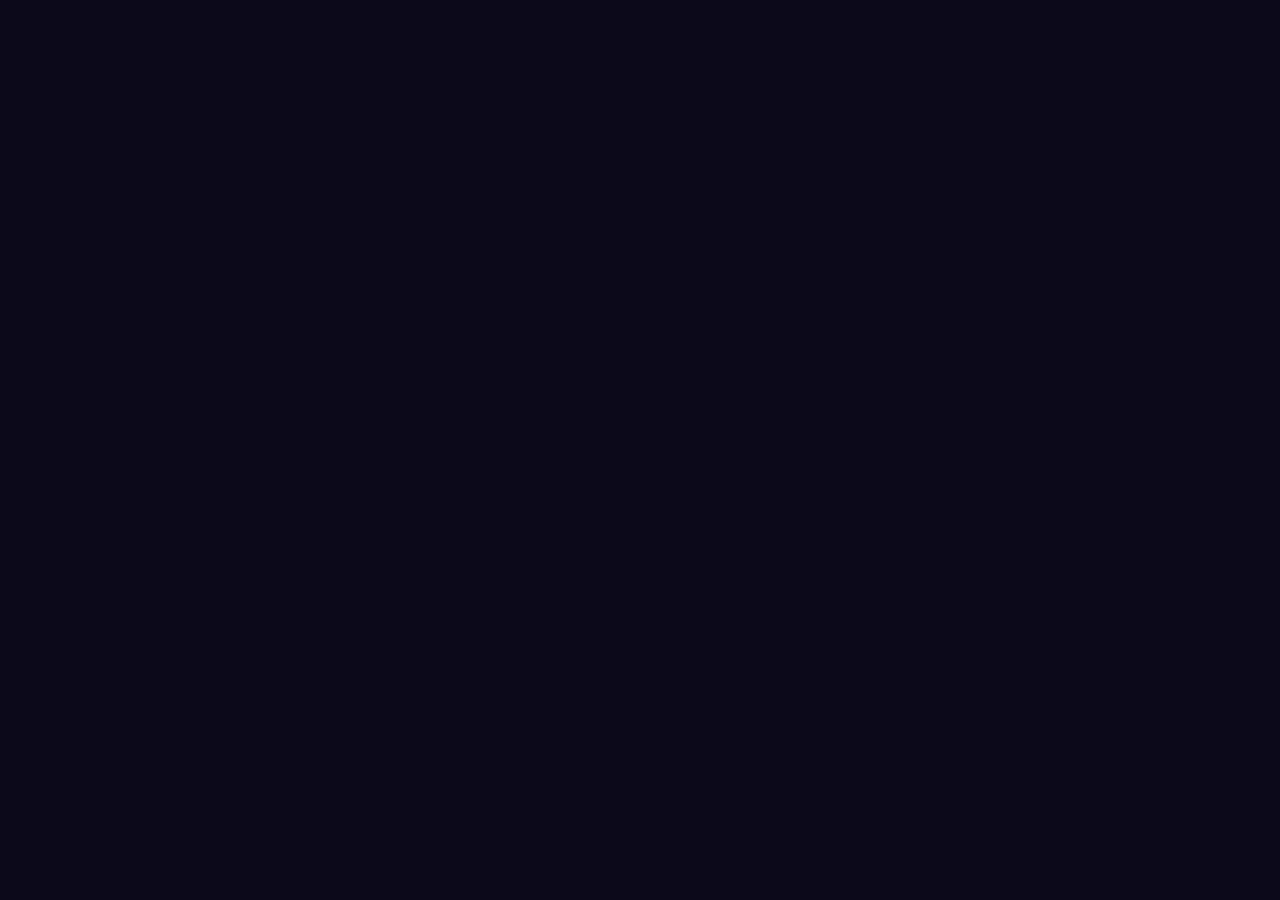
==== index.html @ 5a785d62 "Update index.html" ====
<!DOCTYPE html>
<html lang="tr">
<head>
    <meta charset="UTF-8">
    <meta name="viewport" content="width=device-width, initial-scale=1.0">
    <title>PİKSENFONİ - Erişilebilir Sanat Galerisi</title>
    
    <!-- Gerekli Kütüphaneler (CDN) -->
    <script src="https://cdn.tailwindcss.com"></script>
    <script src="https://unpkg.com/html5-qrcode@2.3.8/html5-qrcode.min.js"></script>
    <script src="https://unpkg.com/react@18/umd/react.development.js"></script>
    <script src="https://unpkg.com/react-dom@18/umd/react-dom.development.js"></script>
    <script src="https://cdnjs.cloudflare.com/ajax/libs/tone/14.7.77/Tone.js"></script>
    
    <!-- Babel: JSX kodunu tarayıcıda çalıştırmak için -->
    <script src="https://unpkg.com/@babel/standalone/babel.min.js"></script>

    <!-- Temel Sayfa Stilleri -->
    <style>
        body {
          margin: 0;
          font-family: -apple-system, BlinkMacSystemFont, 'Segoe UI', 'Roboto', 'Oxygen',
            'Ubuntu', 'Cantarell', 'Fira Sans', 'Droid Sans', 'Helvetica Neue',
            sans-serif;
          -webkit-font-smoothing: antialiased;
          -moz-osx-font-smoothing: grayscale;
          background-color: #0c0a18;
          color: #fff;
        }
        #qr-reader video {
            border-style: none !important;
        }
        /* Scrollbar stilleri */
        ::-webkit-scrollbar {
            width: 8px;
        }
        ::-webkit-scrollbar-track {
            background: #1a1a2e;
        }
        ::-webkit-scrollbar-thumb {
            background: #e94560;
            border-radius: 10px;
        }
        ::-webkit-scrollbar-thumb:hover {
            background: #f06a7e;
        }
        /* Animasyon için */
        .fade-in-section {
            opacity: 0;
            transform: translateY(20px);
            transition: opacity 0.6s ease-out, transform 0.6s ease-out;
        }
        .fade-in-section.is-visible {
            opacity: 1;
            transform: translateY(0);
        }
        .modal-enter {
            opacity: 0;
            transform: scale(0.9);
        }
        .modal-enter-active {
            opacity: 1;
            transform: scale(1);
            transition: opacity 300ms, transform 300ms;
        }
        .modal-exit {
            opacity: 1;
            transform: scale(1);
        }
        .modal-exit-active {
            opacity: 0;
            transform: scale(0.9);
            transition: opacity 300ms, transform 300ms;
        }
    </style>
</head>
<body>
    <div id="root"></div>
    <audio id="bg-music-player" src="https://raw.githubusercontent.com/Sev84/Holodvision-Duyularin-Harmonisi/main/fon%20muzik.mp3" loop></audio>
    <script type="text/babel">
    
        const { useState, useEffect, useRef, useCallback } = React;

        // --- ICONS ---
        const Palette = (props) => (<svg xmlns="http://www.w3.org/2000/svg" width="24" height="24" viewBox="0 0 24 24" fill="none" stroke="currentColor" strokeWidth="2" strokeLinecap="round" strokeLinejoin="round" {...props}><circle cx="13.5" cy="6.5" r=".5" fill="currentColor"/><circle cx="17.5" cy="10.5" r=".5" fill="currentColor"/><circle cx="8.5" cy="7.5" r=".5" fill="currentColor"/><circle cx="6.5" cy="12.5" r=".5" fill="currentColor"/><path d="M12 2C6.5 2 2 6.5 2 12s4.5 10 10 10c.926 0 1.648-.746 1.648-1.688 0-.437-.18-.835-.437-1.125-.29-.289-.438-.652-.438-1.125a1.64 1.64 0 0 1 1.668-1.668h1.996c3.051 0 5.555-2.503 5.555-5.554C21.965 6.012 17.461 2 12 2z"/></svg>);
        const Eye = (props) => (<svg xmlns="http://www.w3.org/2000/svg" width="24" height="24" viewBox="0 0 24 24" fill="none" stroke="currentColor" strokeWidth="2" strokeLinecap="round" strokeLinejoin="round" {...props}><path d="M2 12s3-7 10-7 10 7 10 7-3 7-10 7-10-7-10-7Z"/><circle cx="12" cy="12" r="3"/></svg>);
        const Music = (props) => (<svg xmlns="http://www.w3.org/2000/svg" width="24" height="24" viewBox="0 0 24 24" fill="none" stroke="currentColor" strokeWidth="2" strokeLinecap="round" strokeLinejoin="round" {...props}><path d="M9 18V5l12-2v13"/><circle cx="6" cy="18" r="3"/><circle cx="18" cy="16" r="3"/></svg>);
        const Camera = (props) => (<svg xmlns="http://www.w3.org/2000/svg" width="24" height="24" viewBox="0 0 24 24" fill="none" stroke="currentColor" strokeWidth="2" strokeLinecap="round" strokeLinejoin="round" {...props}><path d="M14.5 4h-5L7 7H4a2 2 0 0 0-2 2v9a2 2 0 0 0 2 2h16a2 2 0 0 0 2-2V9a2 2 0 0 0-2-2h-3l-2.5-3z"/><circle cx="12" cy="13" r="3"/></svg>);
        const Zap = (props) => (<svg xmlns="http://www.w3.org/2000/svg" width="24" height="24" viewBox="0 0 24 24" fill="none" stroke="currentColor" strokeWidth="2" strokeLinecap="round" strokeLinejoin="round" {...props}><polygon points="13 2 3 14 12 14 11 22 21 10 12 10 13 2"/></svg>);
        const XCircle = (props) => (<svg xmlns="http://www.w3.org/2000/svg" width="24" height="24" viewBox="0 0 24 24" fill="none" stroke="currentColor" strokeWidth="2" strokeLinecap="round" strokeLinejoin="round" {...props}><circle cx="12" cy="12" r="10"/><path d="m15 9-6 6"/><path d="m9 9 6 6"/></svg>);
        const Loader = (props) => (<svg xmlns="http://www.w3.org/2000/svg" width="24" height="24" viewBox="0 0 24 24" fill="none" stroke="currentColor" strokeWidth="2" strokeLinecap="round" strokeLinejoin="round" className="animate-spin" {...props}><path d="M21 12a9 9 0 1 1-6.219-8.56"/></svg>);
        const Volume2 = (props) => (<svg xmlns="http://www.w3.org/2000/svg" width="24" height="24" viewBox="0 0 24 24" fill="none" stroke="currentColor" strokeWidth="2" strokeLinecap="round" strokeLinejoin="round" {...props}><polygon points="11 5 6 9 2 9 2 15 6 15 11 19 11 5"/><path d="M15.54 8.46a5 5 0 0 1 0 7.07"/></svg>);
        const VolumeX = (props) => (<svg xmlns="http://www.w3.org/2000/svg" width="24" height="24" viewBox="0 0 24 24" fill="none" stroke="currentColor" strokeWidth="2" strokeLinecap="round" strokeLinejoin="round" {...props}><polygon points="11 5 6 9 2 9 2 15 6 15 11 19 11 5"/><line x1="23" y1="9" x2="17" y2="15"/><line x1="17" y1="9" x2="23" y2="15"/></svg>);
        const Cpu = (props) => (<svg xmlns="http://www.w3.org/2000/svg" width="24" height="24" viewBox="0 0 24 24" fill="none" stroke="currentColor" strokeWidth="2" strokeLinecap="round" strokeLinejoin="round" {...props}><rect x="4" y="4" width="16" height="16" rx="2" ry="2"/><rect x="9" y="9" width="6" height="6"/><line x1="9" y1="1" x2="9" y2="4"/><line x1="15" y1="1" x2="15" y2="4"/><line x1="9" y1="20" x2="9" y2="23"/><line x1="15" y1="20" x2="15" y2="23"/><line x1="20" y1="9" x2="23" y2="9"/><line x1="20" y1="14" x2="23" y2="14"/><line x1="1" y1="9" x2="4" y2="9"/><line x1="1" y1="14" x2="4" y2="14"/></svg>);
        const Users = (props) => (<svg xmlns="http://www.w3.org/2000/svg" width="24" height="24" viewBox="0 0 24 24" fill="none" stroke="currentColor" strokeWidth="2" strokeLinecap="round" strokeLinejoin="round" {...props}><path d="M16 21v-2a4 4 0 0 0-4-4H5a4 4 0 0 0-4 4v2"/><circle cx="8.5" cy="7" r="4"/><path d="M20 8v6"/><path d="M23 11h-6"/></svg>);
        const PlayCircle = (props) => (<svg xmlns="http://www.w3.org/2000/svg" width="24" height="24" viewBox="0 0 24 24" fill="none" stroke="currentColor" strokeWidth="2" strokeLinecap="round" strokeLinejoin="round" {...props}><circle cx="12" cy="12" r="10"/><polygon points="10 8 16 12 10 16 10 8"/></svg>);
        const Sparkles = (props) => (<svg xmlns="http://www.w3.org/2000/svg" width="24" height="24" viewBox="0 0 24 24" fill="none" stroke="currentColor" strokeWidth="2" strokeLinecap="round" strokeLinejoin="round" {...props}><path d="m12 3-1.9 5.8-5.8 1.9 5.8 1.9L12 18l1.9-5.8 5.8-1.9-5.8-1.9L12 3z"/><path d="M5 3v4"/><path d="M19 17v4"/><path d="M3 5h4"/><path d="M17 19h4"/></svg>);
        const Send = (props) => (<svg xmlns="http://www.w3.org/2000/svg" width="24" height="24" viewBox="0 0 24 24" fill="none" stroke="currentColor" strokeWidth="2" strokeLinecap="round" strokeLinejoin="round" {...props}><line x1="22" y1="2" x2="11" y2="13"/><polygon points="22 2 15 22 11 13 2 9 22 2"/></svg>);
        const Mic = (props) => (<svg xmlns="http://www.w3.org/2000/svg" width="24" height="24" viewBox="0 0 24 24" fill="none" stroke="currentColor" strokeWidth="2" strokeLinecap="round" strokeLinejoin="round" {...props}><path d="M12 1a3 3 0 0 0-3 3v8a3 3 0 0 0 6 0V4a3 3 0 0 0-3-3z"/><path d="M19 10v2a7 7 0 0 1-14 0v-2"/><line x1="12" y1="19" x2="12" y2="23"/><line x1="8" y1="23" x2="16" y2="23"/></svg>);

        // --- HOOKS ---
        const useOnScreen = (options) => {
            const ref = useRef(null);
            const [isVisible, setIsVisible] = useState(false);

            useEffect(() => {
                const observer = new IntersectionObserver(([entry]) => {
                    if (entry.isIntersecting) {
                        setIsVisible(true);
                        observer.unobserve(entry.target);
                    }
                }, options);

                const currentRef = ref.current;
                if (currentRef) { observer.observe(currentRef); }
                return () => { if (currentRef) { observer.unobserve(currentRef); } };
            }, [ref, options]);

            return [ref, isVisible];
        };
        
        // --- BİLEŞENLER ---
        
        const WelcomeModal = ({ isOpen, onClose }) => {
            const textToSpeak = `Piksenfoni, Duyuların Harmonisi Sanat Atölyesi'ne hoş geldiniz. Bu platform, görme engelli bireylerin sanatı işitsel ve dokunsal yollarla deneyimlemesi için tasarlanmıştır. Sayfayı aşağı kaydırarak proje detaylarını ve eser galerisini keşfedebilirsiniz. Galerideki eserlerin üzerine gelerek sesli ipuçları alabilir, QR kod tarayıcı ile eserlere özel bestelenmiş müzikleri dinleyebilirsiniz. Deneyime başlamak için Başla butonuna tıklayabilirsiniz.`;
            
            const speak = useCallback(() => {
                window.speechSynthesis.cancel();
                const utterance = new SpeechSynthesisUtterance(textToSpeak);
                utterance.lang = 'tr-TR';
                utterance.rate = 0.9;
                const voices = window.speechSynthesis.getVoices();
                const turkishVoice = voices.find(voice => voice.lang === 'tr-TR');
                if (turkishVoice) { utterance.voice = turkishVoice; }
                window.speechSynthesis.speak(utterance);
            }, []);

            useEffect(() => {
                const handleVoicesChanged = () => { if (isOpen) { setTimeout(speak, 100); } };
                window.speechSynthesis.onvoiceschanged = handleVoicesChanged;
                handleVoicesChanged();
                return () => { window.speechSynthesis.cancel(); window.speechSynthesis.onvoiceschanged = null; };
            }, [isOpen, speak]);

            if (!isOpen) return null;

            return (
                <div className="fixed inset-0 bg-black/80 backdrop-blur-md flex items-center justify-center z-50 p-4">
                    <div className="bg-gradient-to-br from-gray-900 to-[#1a1a2e] p-8 rounded-2xl shadow-2xl border border-red-500/50 max-w-lg w-full text-center">
                        <img src="https://raw.githubusercontent.com/Sev84/Holodvision-Duyularin-Harmonisi/main/logo1111111.png" alt="PİKSENFONİ Logo" className="mx-auto mb-4 h-20" onError={(e) => { e.target.style.display='none'; }}/>
                        <h2 className="text-3xl font-bold text-red-400 mb-4">PİKSENFONİ'ye Hoş Geldiniz!</h2>
                        <p className="text-gray-300 mb-8">Bu platform, görme engelli bireylerin sanatı işitsel ve dokunsal yollarla deneyimlemesi için tasarlanmıştır. Lütfen yönergeleri dinleyin.</p>
                        <div className="flex flex-col sm:flex-row gap-4 justify-center">
                            <button onClick={onClose} className="bg-red-600 hover:bg-red-700 text-white font-bold py-3 px-6 rounded-lg transition-colors w-full sm:w-auto">Deneyime Başla</button>
                            <button onClick={speak} className="bg-gray-700 hover:bg-gray-600 text-white font-bold py-3 px-6 rounded-lg transition-colors flex items-center justify-center w-full sm:w-auto"><PlayCircle className="mr-2" /> Tekrar Dinle</button>
                        </div>
                    </div>
                </div>
            );
        };

        const AnimatedSection = ({ children, ...props }) => {
            const [ref, isVisible] = useOnScreen({ threshold: 0.1 });
            return ( <section ref={ref} className={`fade-in-section ${isVisible ? 'is-visible' : ''} py-20 px-4 sm:px-6 lg:px-8`} {...props}> {children} </section> );
        };

        const ParticleBackground = () => {
            const canvasRef = useRef(null);
            useEffect(() => {
                const canvas = canvasRef.current; const ctx = canvas.getContext('2d');
                let particles = []; canvas.width = window.innerWidth; canvas.height = window.innerHeight;
                const createParticles = () => {
                    particles = []; let numberOfParticles = (canvas.height * canvas.width) / 9000;
                    for (let i = 0; i < numberOfParticles; i++) { particles.push({ x: Math.random() * canvas.width, y: Math.random() * canvas.height, size: Math.random() * 2 + 1, speedX: Math.random() * 1 - 0.5, speedY: Math.random() * 1 - 0.5, }); }
                };
                const animate = () => {
                    ctx.clearRect(0, 0, canvas.width, canvas.height);
                    for (let i = 0; i < particles.length; i++) {
                        let p = particles[i]; p.x += p.speedX; p.y += p.speedY;
                        if (p.x > canvas.width || p.x < 0) p.speedX *= -1;
                        if (p.y > canvas.height || p.y < 0) p.speedY *= -1;
                        ctx.fillStyle = 'rgba(233, 69, 96, 0.5)';
                        ctx.beginPath(); ctx.arc(p.x, p.y, p.size, 0, Math.PI * 2); ctx.fill();
                    }
                    requestAnimationFrame(animate);
                };
                createParticles(); animate();
                const handleResize = () => { canvas.width = window.innerWidth; canvas.height = window.innerHeight; createParticles(); };
                window.addEventListener('resize', handleResize);
                return () => window.removeEventListener('resize', handleResize);
            }, []);
            return <canvas ref={canvasRef} className="fixed top-0 left-0 w-full h-full -z-10" />;
        };

        const Navbar = () => {
            const [isOpen, setIsOpen] = useState(false);
            const navLinks = [ { href: "#home", text: "Ana Sayfa" }, { href: "#project", text: "Proje" }, { href: "#gallery", text: "Galeri" }, { href: "#contact", text: "İletişim" }, ];
            return (
                <nav className="bg-black/20 backdrop-blur-md fixed w-full z-30 top-0">
                    <div className="max-w-7xl mx-auto px-4 sm:px-6 lg:px-8">
                        <div className="flex items-center justify-between h-16">
                            <div className="flex-shrink-0"> <img className="h-10" src="https://raw.githubusercontent.com/Sev84/Holodvision-Duyularin-Harmonisi/main/logo1111111.png" alt="Logo"/> </div>
                            <div className="hidden md:block">
                                <div className="ml-10 flex items-baseline space-x-4"> {navLinks.map(link => ( <a key={link.href} href={link.href} className="text-gray-300 hover:bg-red-700 hover:text-white px-3 py-2 rounded-md text-sm font-medium transition-colors">{link.text}</a> ))} </div>
                            </div>
                            <div className="-mr-2 flex md:hidden">
                                <button onClick={() => setIsOpen(!isOpen)} className="bg-gray-800 inline-flex items-center justify-center p-2 rounded-md text-gray-400 hover:text-white hover:bg-gray-700 focus:outline-none">
                                    <svg className={`${isOpen ? 'hidden' : 'block'} h-6 w-6`} stroke="currentColor" fill="none" viewBox="0 0 24 24"><path strokeLinecap="round" strokeLinejoin="round" strokeWidth="2" d="M4 6h16M4 12h16M4 18h16" /></svg>
                                    <svg className={`${isOpen ? 'block' : 'hidden'} h-6 w-6`} stroke="currentColor" fill="none" viewBox="0 0 24 24"><path strokeLinecap="round" strokeLinejoin="round" strokeWidth="2" d="M6 18L18 6M6 6l12 12" /></svg>
                                </button>
                            </div>
                        </div>
                    </div>
                    <div className={`${isOpen ? 'block' : 'hidden'} md:hidden`}>
                        <div className="px-2 pt-2 pb-3 space-y-1 sm:px-3"> {navLinks.map(link => ( <a key={link.href} href={link.href} className="text-gray-300 hover:bg-red-700 hover:text-white block px-3 py-2 rounded-md text-base font-medium transition-colors">{link.text}</a> ))} </div>
                    </div>
                </nav>
            );
        };

        const InfoCard = ({ icon, title, children }) => (
            <div className="bg-gray-800/50 backdrop-blur-sm p-6 rounded-xl border border-gray-700 text-center transform hover:-translate-y-2 transition-transform duration-300">
                <div className="text-red-500 mb-4 mx-auto w-16 h-16 flex items-center justify-center bg-gray-900 rounded-full">{icon}</div>
                <h3 className="text-xl font-bold mb-2">{title}</h3>
                <p className="text-gray-400">{children}</p>
            </div>
        );

        const ArtCard = ({ item, onSelect, onHover }) => (
          <div className="bg-gray-800/50 backdrop-blur-sm border border-gray-700 rounded-xl overflow-hidden shadow-lg transform hover:scale-105 transition-transform duration-300 cursor-pointer" onMouseEnter={onHover} onClick={() => onSelect(item)}>
            <img src={item.imageUrl} alt={item.artwork} className="w-full h-56 object-cover" onError={(e) => { e.target.onerror = null; e.target.src=`https://placehold.co/600x400/1f2937/ffffff?text=Resim+Yüklenemedi`; }}/>
            <div className="p-4">
              <h3 className="text-xl font-bold text-red-300">{item.artwork}</h3>
              <p className="text-sm text-gray-300 mb-1">{item.artist}</p>
              <p className="text-sm text-gray-400 mb-2 italic">🎨 {item.category}</p>
              <p className="text-sm text-gray-400 mb-4 h-12 overflow-hidden">{item.description}</p>
            </div>
          </div>
        );

        const QrScanner = ({ onScanSuccess, onScanError, onStop }) => {
          useEffect(() => {
            const html5QrCode = new Html5Qrcode("qr-reader");
            const qrCodeSuccessCallback = (decodedText, decodedResult) => { onScanSuccess(decodedText); html5QrCode.stop().catch(err => console.error("Tarama durdurulamadı.", err)); };
            const config = { fps: 10, qrbox: { width: 250, height: 250 } };
            html5QrCode.start({ facingMode: "environment" }, config, qrCodeSuccessCallback).catch(err => { onScanError("Kamera başlatılamadı. Lütfen kamera izni verdiğinizden emin olun."); });
            return () => { if (html5QrCode.isScanning) { html5QrCode.stop().catch(err => console.error("Temizleme sırasında tarama durdurulamadı.", err)); } };
          }, [onScanSuccess, onScanError]);
          return (
            <div className="fixed inset-0 bg-black/80 backdrop-blur-sm flex items-center justify-center z-50 p-4">
                <div className="bg-gray-900 p-4 rounded-2xl shadow-2xl border border-gray-700 w-full max-w-md">
                    <div id="qr-reader" className="rounded-lg overflow-hidden"></div>
                    <p className="text-center text-gray-300 mt-4">QR kodu kameraya gösterin</p>
                    <button onClick={onStop} className="w-full mt-4 bg-gray-600 hover:bg-gray-700 text-white font-bold py-2 px-4 rounded-lg flex items-center justify-center transition-colors"> <XCircle className="mr-2" /> Kapat </button>
                </div>
            </div>
          );
        };

        const ArtworkDetailModal = ({ artwork, onClose }) => {
            const [isAnalyzing, setIsAnalyzing] = useState(false);
            const [analysisText, setAnalysisText] = useState("");
            const [chatHistory, setChatHistory] = useState([]);
            const [userQuestion, setUserQuestion] = useState("");
            const [isChatting, setIsChatting] = useState(false);
            const [isListening, setIsListening] = useState(false);
            const recognitionRef = useRef(null);

            const speakText = (text) => {
                window.speechSynthesis.cancel();
                const utterance = new SpeechSynthesisUtterance(text);
                utterance.lang = 'tr-TR';
                utterance.rate = 0.9;
                const voices = window.speechSynthesis.getVoices();
                const turkishVoice = voices.find(voice => voice.lang === 'tr-TR');
                if (turkishVoice) { utterance.voice = turkishVoice; }
                window.speechSynthesis.speak(utterance);
            };

            const getArtAnalysis = async () => {
                if (!artwork) return;
                setIsAnalyzing(true);
                setAnalysisText("");
                const prompt = `Sen bir sanat tarihçisisin. Görme engelli bir kullanıcı için ${artwork.artist} tarafından yapılan '${artwork.artwork}' adlı tabloyu canlı, duygusal ve erişilebilir bir dille betimle. Renklerin hissettirdiği duyguları, tablonun atmosferini, kullanılan teknikleri ve olası hikayesini anlat. Cevabın bilgilendirici ve şiirsel olsun.`;
                
                try {
                    const payload = { contents: [{ role: "user", parts: [{ text: prompt }] }] };
                    const apiKey = ""; 
                    const response = await fetch(`https://generativelanguage.googleapis.com/v1beta/models/gemini-2.0-flash:generateContent?key=${apiKey}`, {
                        method: 'POST',
                        headers: { 'Content-Type': 'application/json' },
                        body: JSON.stringify(payload)
                    });
                    if (!response.ok) { throw new Error(`API call failed with status: ${response.status}`); }
                    const result = await response.json();
                    if (result.candidates && result.candidates[0].content && result.candidates[0].content.parts[0].text) {
                        const text = result.candidates[0].content.parts[0].text;
                        setAnalysisText(text);
                        speakText(text);
                    } else { throw new Error("Modelden geçerli bir yanıt gelmedi."); }
                } catch (error) {
                    console.error("Gemini API error:", error);
                    const mockAnalysis = `[DEMO MODU] '${artwork.artwork}' adlı bu eser, ${artwork.artist} tarafından yapılmış, ${artwork.category} sanat akımının bir örneğidir. Sanatçı, bu eserde duyguları ve formları kendine has bir dille yorumlamıştır. Bu analiz, yapay zeka tarafından üretilmiştir. Canlı bağlantı kurulamadığında bu örnek metin gösterilir.`;
                    setAnalysisText(mockAnalysis);
                    speakText(mockAnalysis);
                } finally {
                    setIsAnalyzing(false);
                }
            };

            const handleChatSubmit = async (e) => {
                e.preventDefault();
                if (!userQuestion.trim() || isChatting) return;

                const currentQuestion = userQuestion;
                const newHistory = [...chatHistory, { role: 'user', text: currentQuestion }];
                setChatHistory(newHistory);
                setUserQuestion("");
                setIsChatting(true);

                const prompt = `Bir sanat eseri hakkında sohbet ediyoruz. Eser: ${artwork.artist} tarafından yapılan '${artwork.artwork}'. Geçmiş konuşma: ${JSON.stringify(chatHistory)}. Kullanıcının yeni sorusu: "${currentQuestion}". Bu soruya bir sanat uzmanı gibi, eserin bağlamını dikkate alarak cevap ver.`;

                try {
                    const payload = { contents: [{ role: "user", parts: [{ text: prompt }] }] };
                    const apiKey = "";
                    const response = await fetch(`https://generativelanguage.googleapis.com/v1beta/models/gemini-2.0-flash:generateContent?key=${apiKey}`, {
                        method: 'POST',
                        headers: { 'Content-Type': 'application/json' },
                        body: JSON.stringify(payload)
                    });
                     if (!response.ok) { throw new Error(`API call failed with status: ${response.status}`); }
                    const result = await response.json();
                    if (result.candidates && result.candidates[0].content.parts[0].text) {
                        const botResponse = result.candidates[0].content.parts[0].text;
                        setChatHistory(prev => [...prev, { role: 'model', text: botResponse }]);
                        speakText(botResponse);
                    } else { throw new Error("Modelden geçerli bir yanıt gelmedi."); }
                } catch (error) {
                     const mockResponse = "[DEMO MODU] Bu soruya şu an yanıt veremiyorum, ancak sanatçının bu dönemdeki diğer eserlerini inceleyebilirsiniz.";
                     setChatHistory(prev => [...prev, { role: 'model', text: mockResponse }]);
                     speakText(mockResponse);
                } finally {
                    setIsChatting(false);
                }
            };

            const handleVoiceInput = () => {
                const SpeechRecognition = window.SpeechRecognition || window.webkitSpeechRecognition;
                if (!SpeechRecognition) {
                    alert("Üzgünüz, tarayıcınız ses tanıma özelliğini desteklemiyor.");
                    return;
                }

                if (isListening) {
                    recognitionRef.current.stop();
                    setIsListening(false);
                    return;
                }

                const recognition = new SpeechRecognition();
                recognition.lang = 'tr-TR';
                recognition.interimResults = false;
                recognition.maxAlternatives = 1;
                recognitionRef.current = recognition;

                recognition.onstart = () => {
                    setIsListening(true);
                };

                recognition.onresult = (event) => {
                    const speechResult = event.results[0][0].transcript;
                    setUserQuestion(speechResult);
                };

                recognition.onerror = (event) => {
                    console.error('Ses tanıma hatası:', event.error);
                    alert(`Ses tanıma hatası: ${event.error}`);
                };

                recognition.onend = () => {
                    setIsListening(false);
                };

                recognition.start();
            };

            if (!artwork) return null;

            return (
                <div className="fixed inset-0 bg-black/80 backdrop-blur-md flex items-center justify-center z-40 p-4 modal-enter-active">
                    <div className="bg-gradient-to-br from-gray-900 to-[#1a1a2e] p-6 rounded-2xl shadow-2xl border border-red-500/50 max-w-2xl w-full max-h-[90vh] overflow-y-auto">
                        <div className="flex justify-between items-center mb-4">
                            <h2 className="text-3xl font-bold text-red-400">{artwork.artwork}</h2>
                            <button onClick={onClose} className="text-gray-400 hover:text-white transition-colors"><XCircle size={28} /></button>
                        </div>
                        <img src={artwork.imageUrl} alt={artwork.artwork} className="w-full h-72 object-cover rounded-xl mb-4 shadow-lg" onError={(e) => { e.target.onerror = null; e.target.src=`https://placehold.co/800x600/1f2937/ffffff?text=Resim+Yüklenemedi`; }}/>
                        <p className="text-gray-300 mb-4 text-lg">{artwork.artist}</p>
                        <audio controls autoPlay className="w-full mb-4" src={artwork.musicUrl} aria-label={`${artwork.artwork} için müzik çalar`}>Tarayıcınız ses çalmayı desteklemiyor.</audio>
                        <p className="text-gray-400 mb-6">{artwork.description}</p>
                        
                        <div className="pt-6 border-t border-gray-700">
                            <button onClick={getArtAnalysis} disabled={isAnalyzing} className="w-full bg-gradient-to-r from-purple-500 to-pink-500 hover:from-purple-600 hover:to-pink-600 text-white font-bold py-3 px-4 rounded-lg flex items-center justify-center transition-all disabled:opacity-50 disabled:cursor-not-allowed">
                                {isAnalyzing ? <Loader /> : <Sparkles className="mr-2" />}
                                {isAnalyzing ? "Analiz Ediliyor..." : "✨ Sanatsal Analiz Al"}
                            </button>
                            {analysisText && (
                                <div className="mt-4 p-4 bg-gray-900/70 rounded-lg">
                                    <h4 className="font-bold text-lg text-red-300 mb-2">Sanatsal Analiz</h4>
                                    <p className="text-gray-300 whitespace-pre-wrap">{analysisText}</p>
                                    
                                    <div className="mt-6">
                                        <h4 className="font-bold text-lg text-red-300 mb-2">✨ Eserle Sohbet Et</h4>
                                        <div className="space-y-2 mb-4 h-40 overflow-y-auto p-2 bg-black/20 rounded">
                                            {chatHistory.map((msg, index) => (
                                                <div key={index} className={`p-2 rounded-lg ${msg.role === 'user' ? 'bg-blue-900/50 text-right' : 'bg-gray-700/50'}`}>
                                                    {msg.text}
                                                </div>
                                            ))}
                                            {isChatting && <div className="p-2 rounded-lg bg-gray-700/50"><Loader className="inline-block"/></div>}
                                        </div>
                                        <form onSubmit={handleChatSubmit} className="flex gap-2">
                                            <input type="text" value={userQuestion} onChange={(e) => setUserQuestion(e.target.value)} placeholder={isListening ? "Dinleniyor..." : "Eser hakkında bir soru sorun..."} className="flex-grow bg-gray-800 border border-gray-600 rounded-lg p-2 text-white focus:ring-2 focus:ring-red-500"/>
                                            <button type="button" onClick={handleVoiceInput} className={`p-3 rounded-lg ${isListening ? 'bg-green-500 animate-pulse' : 'bg-blue-600 hover:bg-blue-700'}`}><Mic /></button>
                                            <button type="submit" disabled={isChatting} className="bg-red-600 p-3 rounded-lg hover:bg-red-700 disabled:opacity-50"><Send /></button>
                                        </form>
                                    </div>
                                </div>
                            )}
                        </div>
                    </div>
                </div>
            );
        }


        // --- ANA UYGULAMA BİLEŞENİ ---
        function App() {
          const [allArtworks, setAllArtworks] = useState([]);
          const [filteredArtworks, setFilteredArtworks] = useState([]);
          const [selectedArtwork, setSelectedArtwork] = useState(null);
          const [filterCategory, setFilterCategory] = useState("Tümü");
          const [isLoading, setIsLoading] = useState(true);
          const [isScanning, setIsScanning] = useState(false);
          const [gloveStatus, setGloveStatus] = useState('Bağlı Değil');
          const [isWelcomeModalOpen, setIsWelcomeModalOpen] = useState(true);
          
          const bgMusicRef = useRef(null);
          const [isBgMusicPlaying, setIsBgMusicPlaying] = useState(false);
          const hoverSound = useRef(null);

          const startAudioContext = useCallback(() => {
            if (Tone.context.state !== 'running') { Tone.start(); }
            if (!hoverSound.current) { hoverSound.current = new Tone.Synth({ oscillator: { type: 'sine' }, envelope: { attack: 0.005, decay: 0.1, sustain: 0.3, release: 1 } }).toDestination(); }
          }, []);

          const playHoverSound = useCallback(() => { if (hoverSound.current) { hoverSound.current.triggerAttackRelease("C5", "8n"); } }, []);

          useEffect(() => {
            const repoBaseUrl = "https://raw.githubusercontent.com/Sev84/Holodvision-Duyularin-Harmonisi/main/";
            const artworksData = [
                { "id": 1, "artwork": "Mona Lisa", "qr": "MONA_ORJ", "musicUrl": `${repoBaseUrl}Monalisa%20Son%20Hali.mp3`, "imageUrl": `${repoBaseUrl}Monalisa.jpeg`, "artist": "Leonardo da Vinci", "description": "Rönesans döneminin en ünlü portrelerinden biri.", "category": "Klasik" },
                { "id": 2, "artwork": "İnci Küpeli Kız", "qr": "INCI_ORJ", "musicUrl": `${repoBaseUrl}Inci%20Kupeli%20Kız%20Son%20Hali.mp3`, "imageUrl": `${repoBaseUrl}Inci%20Kupeli%20Kız.jpeg`, "artist": "Johannes Vermeer", "description": "Hollandalı sanatçının ışık kullanımıyla öne çıkan başyapıtı.", "category": "Klasik" },
                { "id": 3, "artwork": "Picasso - Olga", "qr": "PICA_ORJ", "musicUrl": `${repoBaseUrl}Picasso%20Olga%20Son%20Hali.mp3`, "imageUrl": `${repoBaseUrl}Picasso%20Olga.jpg`, "artist": "Pablo Picasso", "description": "Picasso'nun eşi Olga Khokhlova'nın portresi.", "category": "Klasik" },
                { "id": 4, "artwork": "Mona Lisa (Küp Versiyon)", "qr": "MONA_KUP", "musicUrl": `${repoBaseUrl}Monalisa%20Son%20Hali.mp3`, "imageUrl": `${repoBaseUrl}Monalisa1.jpg`, "artist": "Leonardo da Vinci", "description": "Mona Lisa tablosunun kübist bir yorumu.", "category": "Kübist" },
                { "id": 5, "artwork": "İnci Küpeli Kız (Küp Versiyon)", "qr": "INCI_KUP", "musicUrl": `${repoBaseUrl}Inci%20Kupeli%20Kız%20Son%20Hali.mp3`, "imageUrl": `${repoBaseUrl}Inci%20Kupeli%20Kız1.jpg`, "artist": "Johannes Vermeer", "description": "İnci Küpeli Kız tablosunun kübist bir yorumu.", "category": "Kübist" },
                { "id": 6, "artwork": "Picasso - Olga (Küp Versiyon)", "qr": "PICA_KUP", "musicUrl": `${repoBaseUrl}Picasso%20Olga%20Son%20Hali.mp3`, "imageUrl": `${repoBaseUrl}Picasso%20Olga1.jpg`, "artist": "Pablo Picasso", "description": "Kübist dokunuşlarla modern bir portre çalışması.", "category": "Kübist" }
            ];
            setAllArtworks(artworksData); setIsLoading(false);
          }, []);
          
          useEffect(() => {
            if (!bgMusicRef.current) { bgMusicRef.current = document.getElementById('bg-music-player'); }
            const audioEl = bgMusicRef.current;
            if (audioEl) {
                audioEl.volume = 0.2;
                if (isBgMusicPlaying) { audioEl.play().catch(error => { setIsBgMusicPlaying(false); }); } 
                else { audioEl.pause(); }
            }
          }, [isBgMusicPlaying]);

          useEffect(() => {
            if (filterCategory === "Tümü") { setFilteredArtworks(allArtworks); } 
            else { setFilteredArtworks(allArtworks.filter(item => item.category === filterCategory)); }
          }, [filterCategory, allArtworks]);

          const handleSelectArtwork = (artwork) => {
            setSelectedArtwork(artwork);
          };
          
          const handleScanSuccess = (decodedText) => {
            setIsScanning(false);
            const result = allArtworks.find((item) => item.qr === decodedText);
            if (result) {
                setSelectedArtwork(result);
            } else {
                alert("Eşleşen eser bulunamadı.");
            }
          };

          const handleScanError = (errorMessage) => { setIsScanning(false); alert(errorMessage); };
          const handleGloveConnect = () => {
            setGloveStatus('Bağlanıyor...');
            setTimeout(() => { setGloveStatus(prev => prev === 'Bağlandı' ? 'Bağlı Değil' : 'Bağlandı'); }, 1500);
          };

          const handleCloseWelcomeModal = () => {
            window.speechSynthesis.cancel();
            setIsWelcomeModalOpen(false);
            setIsBgMusicPlaying(true);
            startAudioContext();
          };

          return (
            <div className="bg-[#0c0a18] text-white font-sans">
              <WelcomeModal isOpen={isWelcomeModalOpen} onClose={handleCloseWelcomeModal} />
              <ParticleBackground />
              <Navbar />
              
              <main>
                <AnimatedSection id="home" className="min-h-screen flex items-center justify-center text-center">
                    <div>
                        <img src="https://raw.githubusercontent.com/Sev84/Holodvision-Duyularin-Harmonisi/main/logo1111111.png" alt="PİKSENFONİ Logo" className="mx-auto mb-4 h-28" onError={(e) => { e.target.style.display='none'; }}/>
                        <h1 className="text-5xl md:text-7xl font-bold bg-clip-text text-transparent bg-gradient-to-r from-red-400 to-pink-400 mb-4">PİKSENFONİ</h1>
                        <p className="text-lg md:text-xl text-gray-300 max-w-3xl mx-auto">Renklerle Seslerin Buluştuğu Sınırsız Dünya: Görme engelli bireyler için sanatı işitsel ve dokunsal bir deneyime dönüştürüyoruz.</p>
                    </div>
                </AnimatedSection>
                <AnimatedSection id="project">
                    <h2 className="text-4xl font-bold text-center mb-12">Proje Hakkında</h2>
                    <div className="max-w-5xl mx-auto grid md:grid-cols-3 gap-8">
                        <InfoCard icon={<Eye size={32}/>} title="Amacımız">Görme engelli bireylerin sanata erişimini artırmak ve sanat eserlerini çoklu duyusal yollarla, özgürce deneyimlemelerini sağlamak.</InfoCard>
                        <InfoCard icon={<Cpu size={32}/>} title="Teknolojimiz">RGB renk sensörlü akıllı eldiven, renkleri notalara ve titreşimlere dönüştürür. QR kod tabanlı web uygulamamız ise eserlere özel müziklere anında erişim sunar.</InfoCard>
                        <InfoCard icon={<Users size={32}/>} title="Hedef Kitlemiz">Görme engelli bireyler, özel eğitim kurumları, müzeler, sanat galerileri ve sanata erişilebilir bir pencereden bakmak isteyen herkes.</InfoCard>
                    </div>
                </AnimatedSection>
                <AnimatedSection id="glove" className="bg-black/20">
                    <div className="max-w-2xl mx-auto text-center">
                        <h2 className="text-4xl font-bold mb-4">Renk ve Ses Eldiveni</h2>
                        <p className="text-gray-400 mb-8">Eldiveni kullanarak tablolardaki renklere dokunun ve notaları duyun. Sanatla aranızdaki engelleri kaldırın.</p>
                        <div className="p-6 bg-gray-800/50 backdrop-blur-sm border border-gray-700 rounded-xl inline-flex flex-col items-center gap-4">
                            <button onClick={handleGloveConnect} className="bg-blue-600 hover:bg-blue-700 text-white font-bold py-2 px-6 rounded-lg flex items-center justify-center transition-colors disabled:opacity-50" disabled={gloveStatus === 'Bağlanıyor...'}>
                                <Zap className="mr-2" /> 
                                {gloveStatus === 'Bağlandı' ? 'Bağlantıyı Kes' : 'Eldiveni Bağla'}
                            </button>
                            <div className="flex items-center gap-2">
                                <span className={`w-3 h-3 rounded-full ${gloveStatus === 'Bağlandı' ? 'bg-green-500 animate-pulse' : (gloveStatus === 'Bağlanıyor...' ? 'bg-yellow-500 animate-spin' : 'bg-red-500')}`}></span>
                                <span>{gloveStatus}</span>
                            </div>
                        </div>
                    </div>
                </AnimatedSection>
                <AnimatedSection id="gallery">
                    <h2 className="text-4xl font-bold text-center mb-12">Eser Galerisi</h2>
                    <div className="max-w-5xl mx-auto mb-12 sticky top-20 z-20 bg-gray-900/70 backdrop-blur-md p-4 rounded-xl border border-gray-700">
                        <div className="grid md:grid-cols-2 gap-4 items-end">
                            <div>
                                <label htmlFor="category-filter" className="block mb-2 font-medium text-gray-300">🎨 Kategoriye Göre Filtrele</label>
                                <select id="category-filter" className="w-full p-3 bg-gray-800 border border-gray-600 rounded-lg text-white focus:ring-2 focus:ring-red-500 focus:border-red-500 transition" value={filterCategory} onChange={(e) => setFilterCategory(e.target.value)}>
                                    <option value="Tümü">Tümü</option>
                                    <option value="Klasik">Klasik</option>
                                    <option value="Kübist">Kübist</option>
                                </select>
                            </div>
                            <button onClick={() => setIsScanning(true)} className="w-full p-3 bg-red-600 hover:bg-red-700 text-white font-bold rounded-lg flex items-center justify-center transition-colors"> <Camera className="mr-2" /> QR Kod Tara </button>
                        </div>
                    </div>
                    
                    {isLoading ? ( <div className="flex justify-center items-center p-10"><Loader size={48} className="text-red-500"/><p className="ml-4 text-xl">Sanat eserleri yükleniyor...</p></div> ) : (
                      <div className="grid sm:grid-cols-2 lg:grid-cols-3 gap-8 max-w-7xl mx-auto">
                        {filteredArtworks.map((item) => <ArtCard key={item.id} item={item} onSelect={handleSelectArtwork} onHover={playHoverSound} />)}
                      </div>
                    )}
                </AnimatedSection>
                <AnimatedSection id="contact" className="bg-black/20">
                    <div className="max-w-2xl mx-auto text-center">
                        <h2 className="text-4xl font-bold mb-4">İletişim</h2>
                        <p className="text-gray-400 mb-8">Projemiz hakkında daha fazla bilgi almak veya iş birliği yapmak için bizimle iletişime geçebilirsiniz.</p>
                        <a href="mailto:info@holodvision.com" className="bg-red-600 hover:bg-red-700 text-white font-bold py-3 px-8 rounded-lg transition-colors">Bize Ulaşın</a>
                    </div>
                </AnimatedSection>
              </main>

              <div className="fixed bottom-5 right-5 z-50">
                <button onClick={() => setIsBgMusicPlaying(!isBgMusicPlaying)} className="bg-gray-700/50 hover:bg-gray-600/70 backdrop-blur-sm text-white font-bold p-3 rounded-full shadow-lg transition-colors" aria-label={isBgMusicPlaying ? "Müziği Kapat" : "Müziği Aç"}>
                    {isBgMusicPlaying ? <Volume2 /> : <VolumeX />}
                </button>
              </div>

              <footer className="text-center text-sm text-gray-500 py-8">
                <p>© 2025 PİKSENFONİ - HOLO-D-VISION Takımı. Tüm hakları saklıdır.</p>
                <p>TEKNOFEST Engelsiz Yaşam Teknolojileri Yarışması</p>
              </footer>
              
              {isScanning && <QrScanner onScanSuccess={handleScanSuccess} onScanError={handleScanError} onStop={() => setIsScanning(false)} />}
              {selectedArtwork && <ArtworkDetailModal artwork={selectedArtwork} onClose={() => setSelectedArtwork(null)} />}
            </div>
          );
        }

        const container = document.getElementById('root');
        const root = ReactDOM.createRoot(container);
        root.render(<App />);

    </script>
</body>
</html>
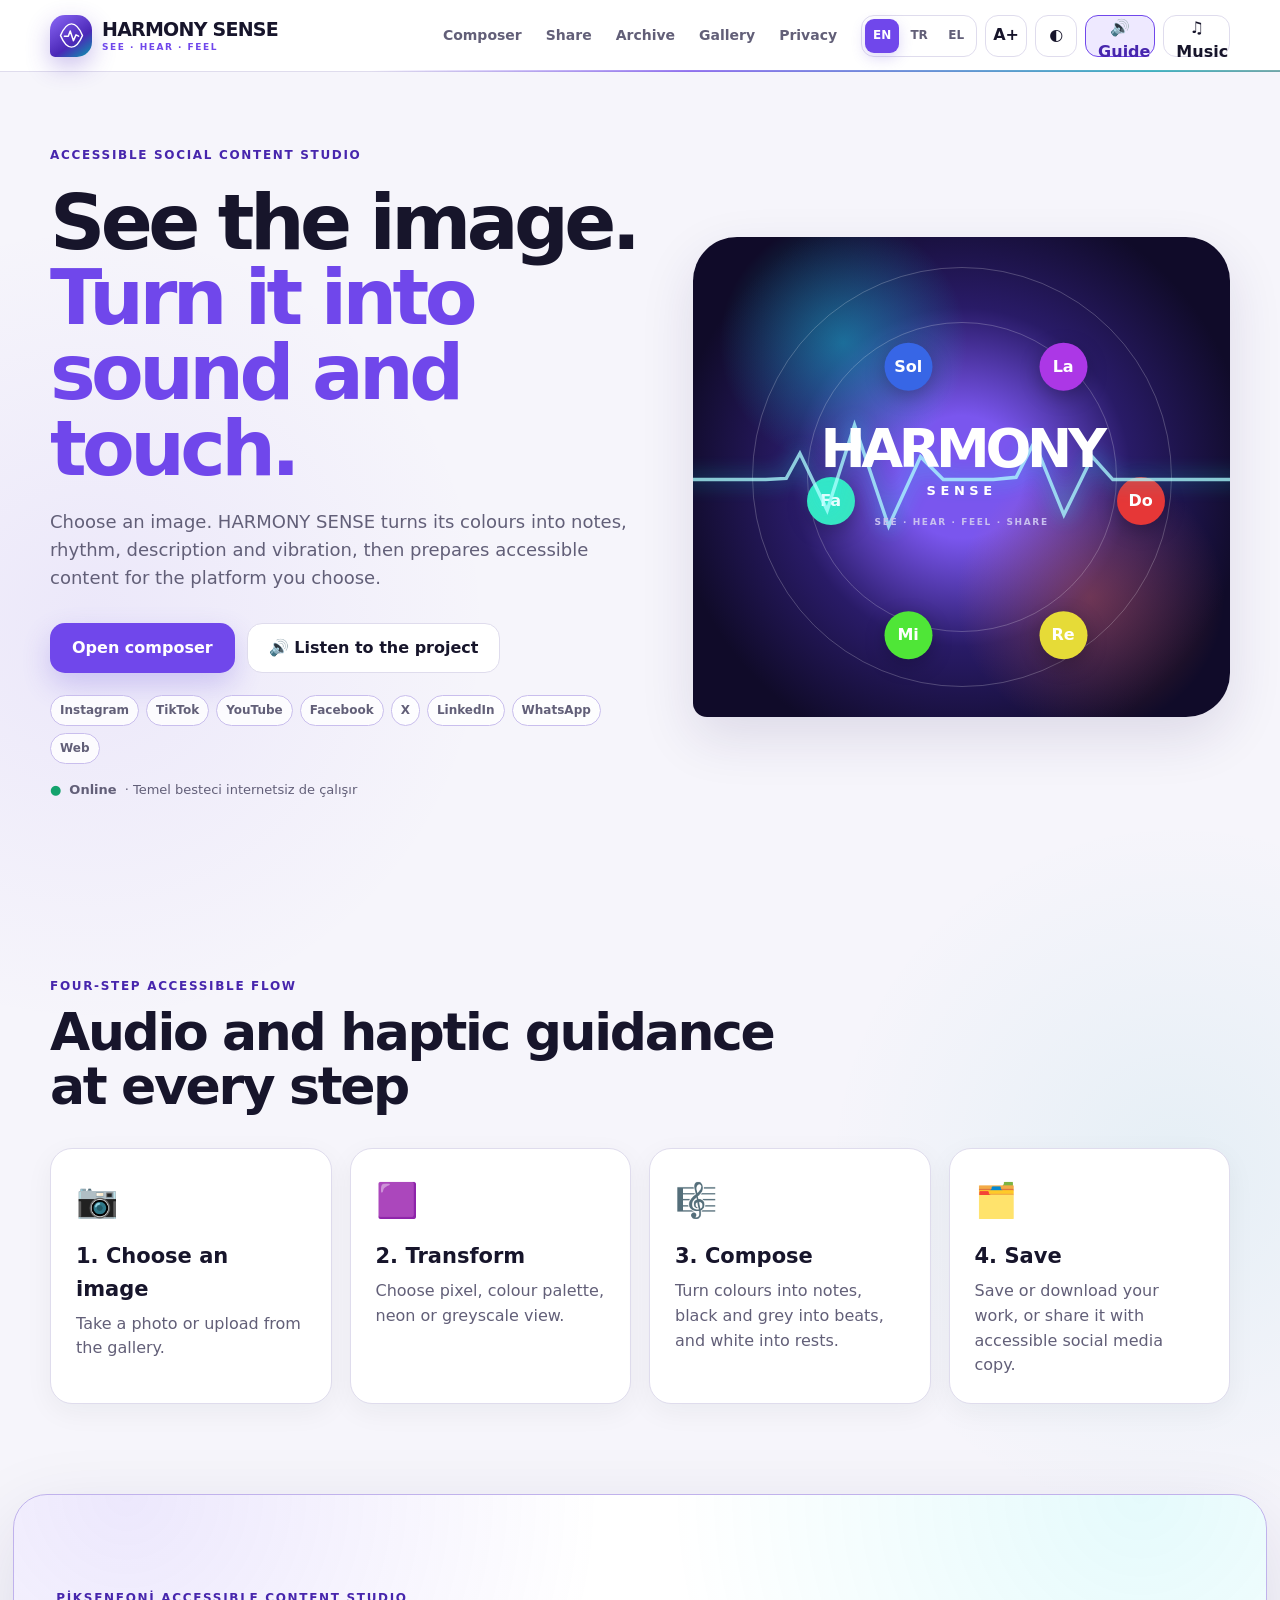
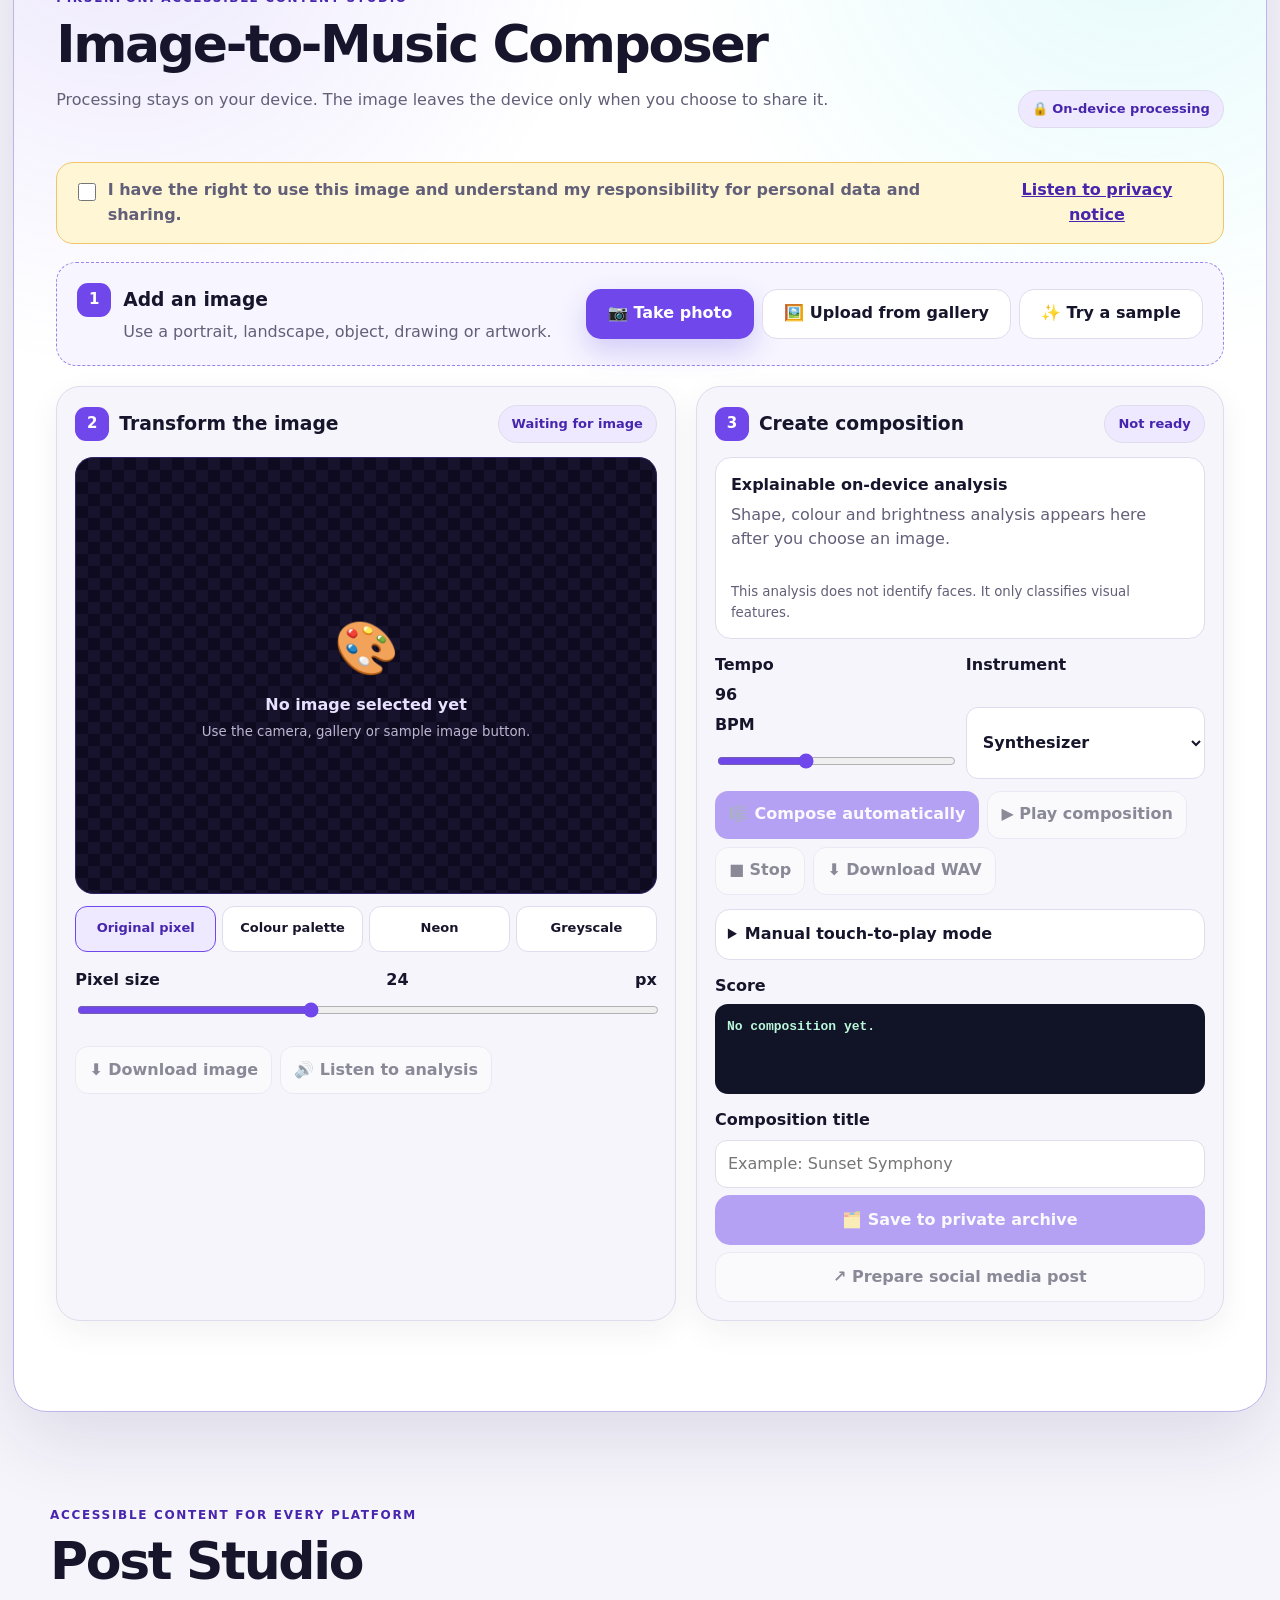
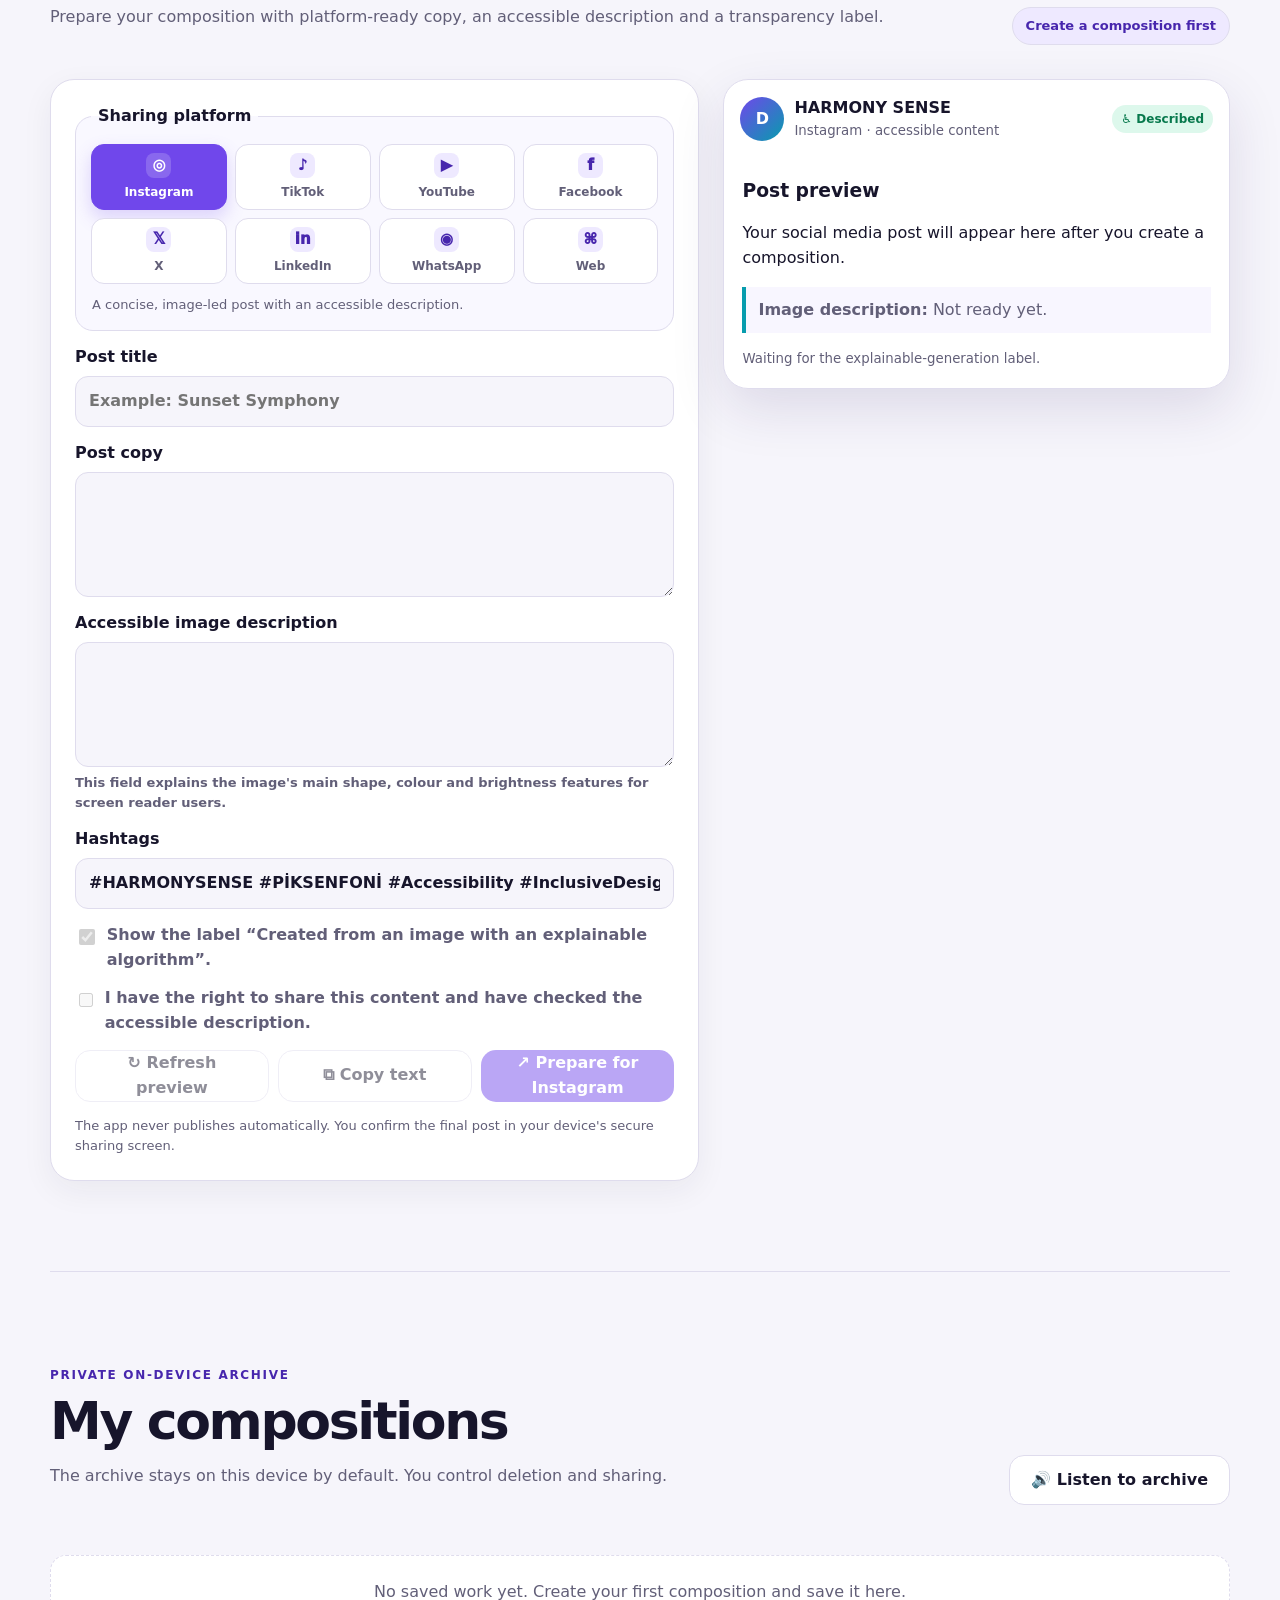
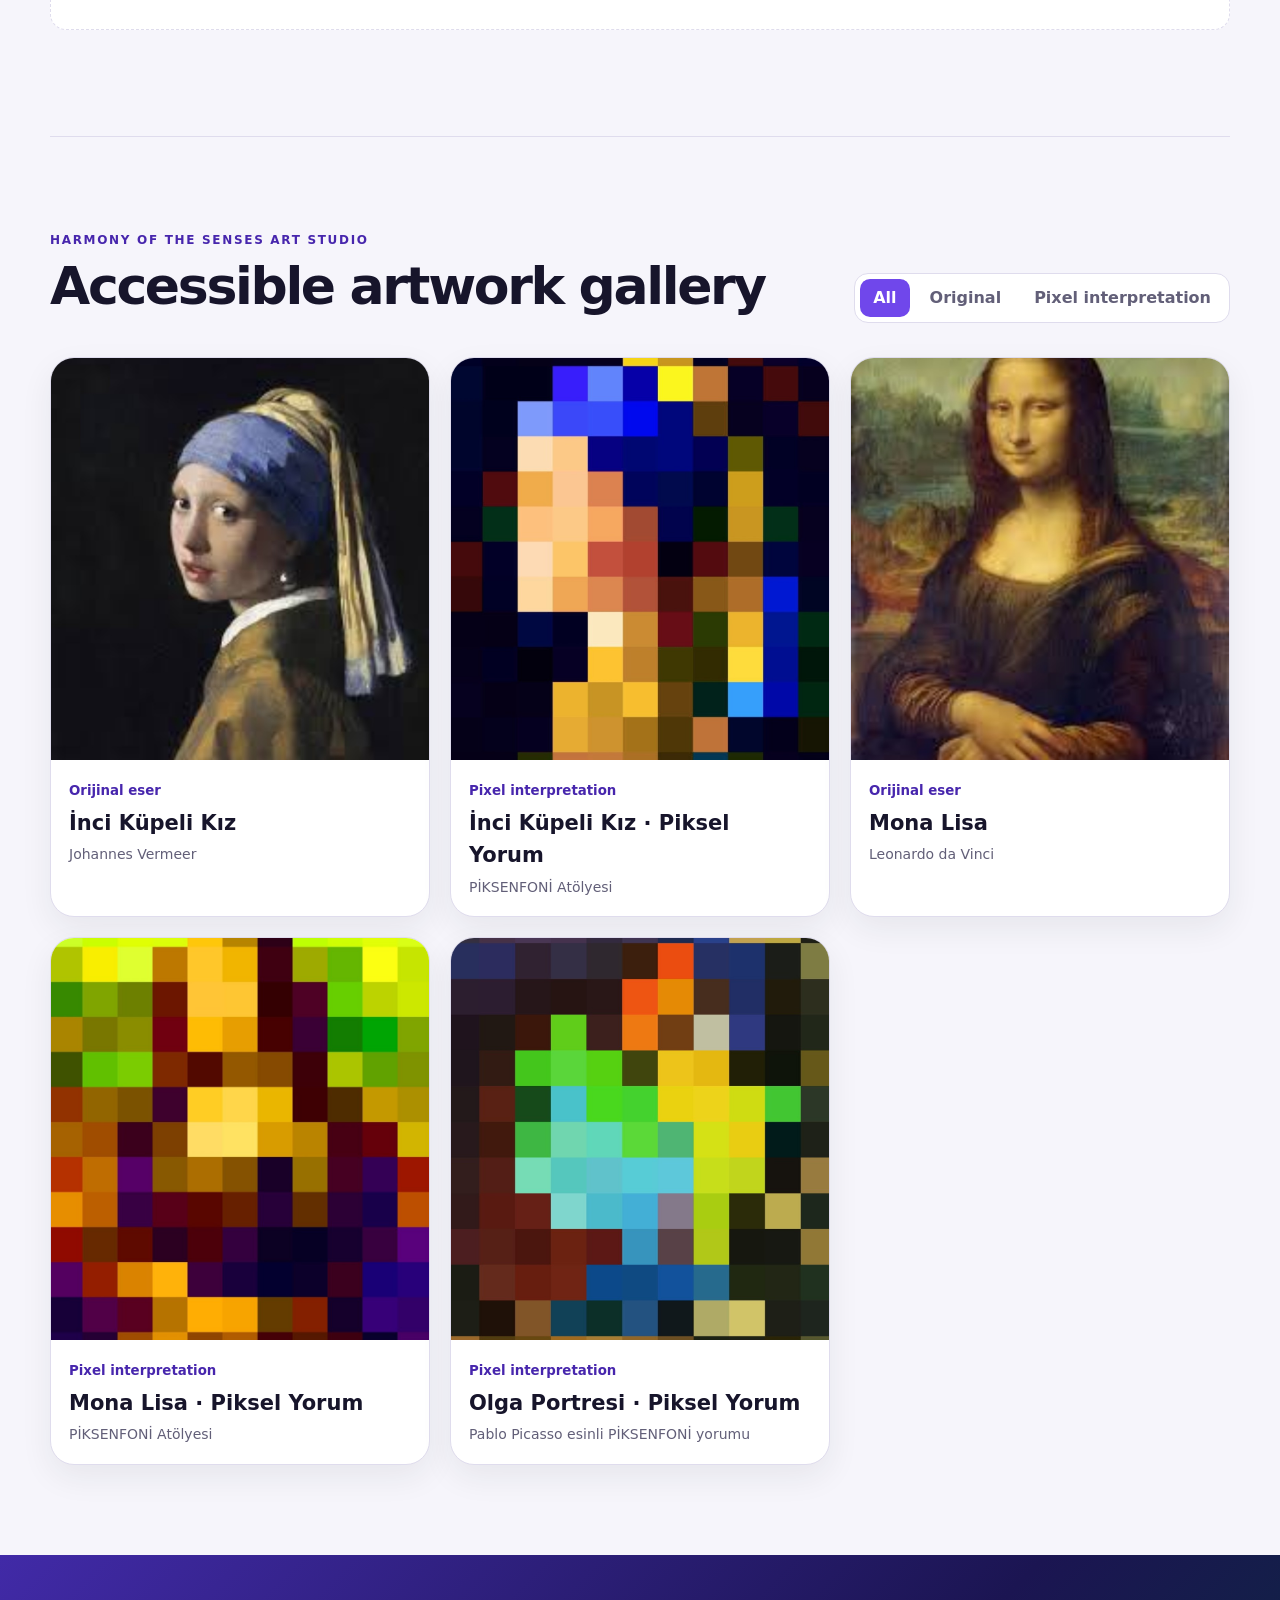
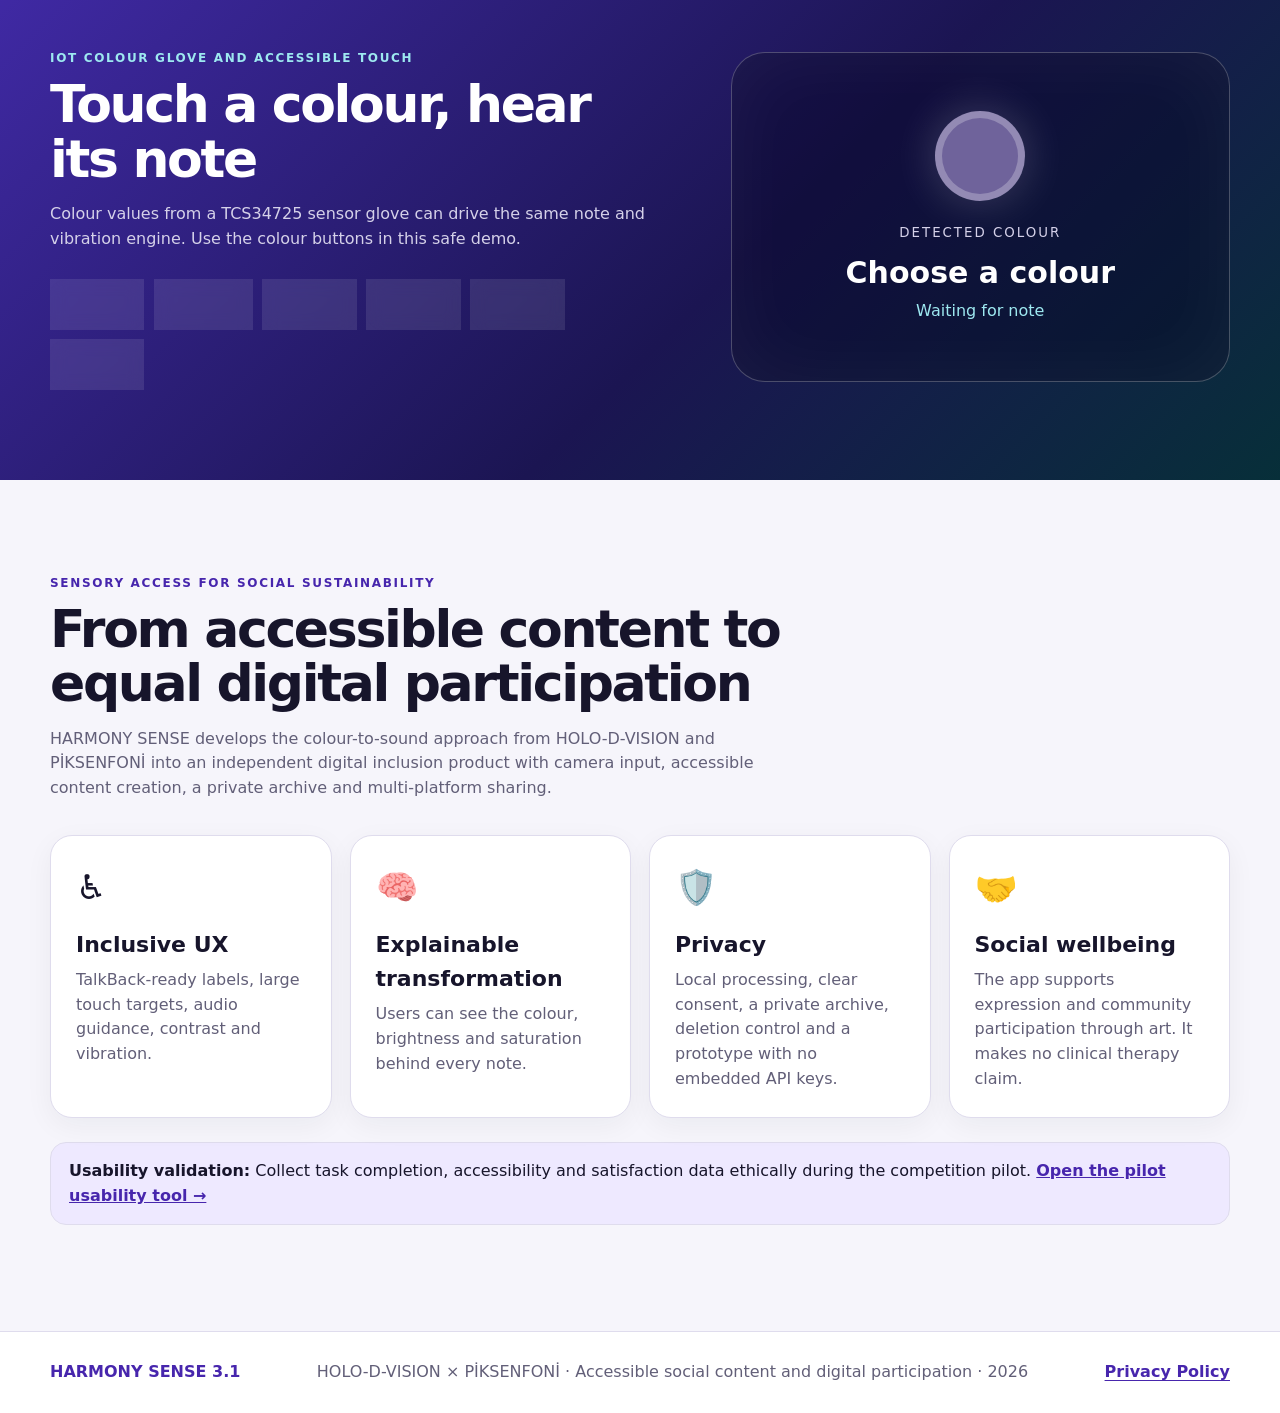
==== commit 1e793625: "Publish HARMONY SENSE accessible web app" ====
--- a/index.html
+++ b/index.html
@@ -1,605 +1,377 @@
-<!DOCTYPE html>
-<html lang="tr">
-<head>
-    <meta charset="UTF-8">
-    <meta name="viewport" content="width=device-width, initial-scale=1.0">
-    <title>PİKSENFONİ - Erişilebilir Sanat Galerisi</title>
-    
-    <!-- Gerekli Kütüphaneler (CDN) -->
-    <script src="https://cdn.tailwindcss.com"></script>
-    <script src="https://unpkg.com/html5-qrcode@2.3.8/html5-qrcode.min.js"></script>
-    <script src="https://unpkg.com/react@18/umd/react.development.js"></script>
-    <script src="https://unpkg.com/react-dom@18/umd/react-dom.development.js"></script>
-    <script src="https://cdnjs.cloudflare.com/ajax/libs/tone/14.7.77/Tone.js"></script>
-    
-    <!-- Babel: JSX kodunu tarayıcıda çalıştırmak için -->
-    <script src="https://unpkg.com/@babel/standalone/babel.min.js"></script>
-
-    <!-- Temel Sayfa Stilleri -->
-    <style>
-        body {
-          margin: 0;
-          font-family: -apple-system, BlinkMacSystemFont, 'Segoe UI', 'Roboto', 'Oxygen',
-            'Ubuntu', 'Cantarell', 'Fira Sans', 'Droid Sans', 'Helvetica Neue',
-            sans-serif;
-          -webkit-font-smoothing: antialiased;
-          -moz-osx-font-smoothing: grayscale;
-          background-color: #0c0a18;
-          color: #fff;
-        }
-        #qr-reader video {
-            border-style: none !important;
-        }
-        /* Scrollbar stilleri */
-        ::-webkit-scrollbar {
-            width: 8px;
-        }
-        ::-webkit-scrollbar-track {
-            background: #1a1a2e;
-        }
-        ::-webkit-scrollbar-thumb {
-            background: #e94560;
-            border-radius: 10px;
-        }
-        ::-webkit-scrollbar-thumb:hover {
-            background: #f06a7e;
-        }
-        /* Animasyon için */
-        .fade-in-section {
-            opacity: 0;
-            transform: translateY(20px);
-            transition: opacity 0.6s ease-out, transform 0.6s ease-out;
-        }
-        .fade-in-section.is-visible {
-            opacity: 1;
-            transform: translateY(0);
-        }
-        .modal-enter {
-            opacity: 0;
-            transform: scale(0.9);
-        }
-        .modal-enter-active {
-            opacity: 1;
-            transform: scale(1);
-            transition: opacity 300ms, transform 300ms;
-        }
-        .modal-exit {
-            opacity: 1;
-            transform: scale(1);
-        }
-        .modal-exit-active {
-            opacity: 0;
-            transform: scale(0.9);
-            transition: opacity 300ms, transform 300ms;
-        }
-    </style>
-</head>
-<body>
-    <div id="root"></div>
-    <audio id="bg-music-player" src="https://raw.githubusercontent.com/Sev84/Holodvision-Duyularin-Harmonisi/main/fon%20muzik.mp3" loop></audio>
-    <script type="text/babel">
-    
-        const { useState, useEffect, useRef, useCallback } = React;
-
-        // --- ICONS ---
-        const Palette = (props) => (<svg xmlns="http://www.w3.org/2000/svg" width="24" height="24" viewBox="0 0 24 24" fill="none" stroke="currentColor" strokeWidth="2" strokeLinecap="round" strokeLinejoin="round" {...props}><circle cx="13.5" cy="6.5" r=".5" fill="currentColor"/><circle cx="17.5" cy="10.5" r=".5" fill="currentColor"/><circle cx="8.5" cy="7.5" r=".5" fill="currentColor"/><circle cx="6.5" cy="12.5" r=".5" fill="currentColor"/><path d="M12 2C6.5 2 2 6.5 2 12s4.5 10 10 10c.926 0 1.648-.746 1.648-1.688 0-.437-.18-.835-.437-1.125-.29-.289-.438-.652-.438-1.125a1.64 1.64 0 0 1 1.668-1.668h1.996c3.051 0 5.555-2.503 5.555-5.554C21.965 6.012 17.461 2 12 2z"/></svg>);
-        const Eye = (props) => (<svg xmlns="http://www.w3.org/2000/svg" width="24" height="24" viewBox="0 0 24 24" fill="none" stroke="currentColor" strokeWidth="2" strokeLinecap="round" strokeLinejoin="round" {...props}><path d="M2 12s3-7 10-7 10 7 10 7-3 7-10 7-10-7-10-7Z"/><circle cx="12" cy="12" r="3"/></svg>);
-        const Music = (props) => (<svg xmlns="http://www.w3.org/2000/svg" width="24" height="24" viewBox="0 0 24 24" fill="none" stroke="currentColor" strokeWidth="2" strokeLinecap="round" strokeLinejoin="round" {...props}><path d="M9 18V5l12-2v13"/><circle cx="6" cy="18" r="3"/><circle cx="18" cy="16" r="3"/></svg>);
-        const Camera = (props) => (<svg xmlns="http://www.w3.org/2000/svg" width="24" height="24" viewBox="0 0 24 24" fill="none" stroke="currentColor" strokeWidth="2" strokeLinecap="round" strokeLinejoin="round" {...props}><path d="M14.5 4h-5L7 7H4a2 2 0 0 0-2 2v9a2 2 0 0 0 2 2h16a2 2 0 0 0 2-2V9a2 2 0 0 0-2-2h-3l-2.5-3z"/><circle cx="12" cy="13" r="3"/></svg>);
-        const Zap = (props) => (<svg xmlns="http://www.w3.org/2000/svg" width="24" height="24" viewBox="0 0 24 24" fill="none" stroke="currentColor" strokeWidth="2" strokeLinecap="round" strokeLinejoin="round" {...props}><polygon points="13 2 3 14 12 14 11 22 21 10 12 10 13 2"/></svg>);
-        const XCircle = (props) => (<svg xmlns="http://www.w3.org/2000/svg" width="24" height="24" viewBox="0 0 24 24" fill="none" stroke="currentColor" strokeWidth="2" strokeLinecap="round" strokeLinejoin="round" {...props}><circle cx="12" cy="12" r="10"/><path d="m15 9-6 6"/><path d="m9 9 6 6"/></svg>);
-        const Loader = (props) => (<svg xmlns="http://www.w3.org/2000/svg" width="24" height="24" viewBox="0 0 24 24" fill="none" stroke="currentColor" strokeWidth="2" strokeLinecap="round" strokeLinejoin="round" className="animate-spin" {...props}><path d="M21 12a9 9 0 1 1-6.219-8.56"/></svg>);
-        const Volume2 = (props) => (<svg xmlns="http://www.w3.org/2000/svg" width="24" height="24" viewBox="0 0 24 24" fill="none" stroke="currentColor" strokeWidth="2" strokeLinecap="round" strokeLinejoin="round" {...props}><polygon points="11 5 6 9 2 9 2 15 6 15 11 19 11 5"/><path d="M15.54 8.46a5 5 0 0 1 0 7.07"/></svg>);
-        const VolumeX = (props) => (<svg xmlns="http://www.w3.org/2000/svg" width="24" height="24" viewBox="0 0 24 24" fill="none" stroke="currentColor" strokeWidth="2" strokeLinecap="round" strokeLinejoin="round" {...props}><polygon points="11 5 6 9 2 9 2 15 6 15 11 19 11 5"/><line x1="23" y1="9" x2="17" y2="15"/><line x1="17" y1="9" x2="23" y2="15"/></svg>);
-        const Cpu = (props) => (<svg xmlns="http://www.w3.org/2000/svg" width="24" height="24" viewBox="0 0 24 24" fill="none" stroke="currentColor" strokeWidth="2" strokeLinecap="round" strokeLinejoin="round" {...props}><rect x="4" y="4" width="16" height="16" rx="2" ry="2"/><rect x="9" y="9" width="6" height="6"/><line x1="9" y1="1" x2="9" y2="4"/><line x1="15" y1="1" x2="15" y2="4"/><line x1="9" y1="20" x2="9" y2="23"/><line x1="15" y1="20" x2="15" y2="23"/><line x1="20" y1="9" x2="23" y2="9"/><line x1="20" y1="14" x2="23" y2="14"/><line x1="1" y1="9" x2="4" y2="9"/><line x1="1" y1="14" x2="4" y2="14"/></svg>);
-        const Users = (props) => (<svg xmlns="http://www.w3.org/2000/svg" width="24" height="24" viewBox="0 0 24 24" fill="none" stroke="currentColor" strokeWidth="2" strokeLinecap="round" strokeLinejoin="round" {...props}><path d="M16 21v-2a4 4 0 0 0-4-4H5a4 4 0 0 0-4 4v2"/><circle cx="8.5" cy="7" r="4"/><path d="M20 8v6"/><path d="M23 11h-6"/></svg>);
-        const PlayCircle = (props) => (<svg xmlns="http://www.w3.org/2000/svg" width="24" height="24" viewBox="0 0 24 24" fill="none" stroke="currentColor" strokeWidth="2" strokeLinecap="round" strokeLinejoin="round" {...props}><circle cx="12" cy="12" r="10"/><polygon points="10 8 16 12 10 16 10 8"/></svg>);
-        const Sparkles = (props) => (<svg xmlns="http://www.w3.org/2000/svg" width="24" height="24" viewBox="0 0 24 24" fill="none" stroke="currentColor" strokeWidth="2" strokeLinecap="round" strokeLinejoin="round" {...props}><path d="m12 3-1.9 5.8-5.8 1.9 5.8 1.9L12 18l1.9-5.8 5.8-1.9-5.8-1.9L12 3z"/><path d="M5 3v4"/><path d="M19 17v4"/><path d="M3 5h4"/><path d="M17 19h4"/></svg>);
-        const Send = (props) => (<svg xmlns="http://www.w3.org/2000/svg" width="24" height="24" viewBox="0 0 24 24" fill="none" stroke="currentColor" strokeWidth="2" strokeLinecap="round" strokeLinejoin="round" {...props}><line x1="22" y1="2" x2="11" y2="13"/><polygon points="22 2 15 22 11 13 2 9 22 2"/></svg>);
-        const Mic = (props) => (<svg xmlns="http://www.w3.org/2000/svg" width="24" height="24" viewBox="0 0 24 24" fill="none" stroke="currentColor" strokeWidth="2" strokeLinecap="round" strokeLinejoin="round" {...props}><path d="M12 1a3 3 0 0 0-3 3v8a3 3 0 0 0 6 0V4a3 3 0 0 0-3-3z"/><path d="M19 10v2a7 7 0 0 1-14 0v-2"/><line x1="12" y1="19" x2="12" y2="23"/><line x1="8" y1="23" x2="16" y2="23"/></svg>);
-
-        // --- HOOKS ---
-        const useOnScreen = (options) => {
-            const ref = useRef(null);
-            const [isVisible, setIsVisible] = useState(false);
-
-            useEffect(() => {
-                const observer = new IntersectionObserver(([entry]) => {
-                    if (entry.isIntersecting) {
-                        setIsVisible(true);
-                        observer.unobserve(entry.target);
-                    }
-                }, options);
-
-                const currentRef = ref.current;
-                if (currentRef) { observer.observe(currentRef); }
-                return () => { if (currentRef) { observer.unobserve(currentRef); } };
-            }, [ref, options]);
-
-            return [ref, isVisible];
-        };
-        
-        // --- BİLEŞENLER ---
-        
-        const WelcomeModal = ({ isOpen, onClose }) => {
-            const textToSpeak = `Piksenfoni, Duyuların Harmonisi Sanat Atölyesi'ne hoş geldiniz. Bu platform, görme engelli bireylerin sanatı işitsel ve dokunsal yollarla deneyimlemesi için tasarlanmıştır. Sayfayı aşağı kaydırarak proje detaylarını ve eser galerisini keşfedebilirsiniz. Galerideki eserlerin üzerine gelerek sesli ipuçları alabilir, QR kod tarayıcı ile eserlere özel bestelenmiş müzikleri dinleyebilirsiniz. Deneyime başlamak için Başla butonuna tıklayabilirsiniz.`;
-            
-            const speak = useCallback(() => {
-                window.speechSynthesis.cancel();
-                const utterance = new SpeechSynthesisUtterance(textToSpeak);
-                utterance.lang = 'tr-TR';
-                utterance.rate = 0.9;
-                const voices = window.speechSynthesis.getVoices();
-                const turkishVoice = voices.find(voice => voice.lang === 'tr-TR');
-                if (turkishVoice) { utterance.voice = turkishVoice; }
-                window.speechSynthesis.speak(utterance);
-            }, []);
-
-            useEffect(() => {
-                const handleVoicesChanged = () => { if (isOpen) { setTimeout(speak, 100); } };
-                window.speechSynthesis.onvoiceschanged = handleVoicesChanged;
-                handleVoicesChanged();
-                return () => { window.speechSynthesis.cancel(); window.speechSynthesis.onvoiceschanged = null; };
-            }, [isOpen, speak]);
-
-            if (!isOpen) return null;
-
-            return (
-                <div className="fixed inset-0 bg-black/80 backdrop-blur-md flex items-center justify-center z-50 p-4">
-                    <div className="bg-gradient-to-br from-gray-900 to-[#1a1a2e] p-8 rounded-2xl shadow-2xl border border-red-500/50 max-w-lg w-full text-center">
-                        <img src="https://raw.githubusercontent.com/Sev84/Holodvision-Duyularin-Harmonisi/main/logo1111111.png" alt="PİKSENFONİ Logo" className="mx-auto mb-4 h-20" onError={(e) => { e.target.style.display='none'; }}/>
-                        <h2 className="text-3xl font-bold text-red-400 mb-4">PİKSENFONİ'ye Hoş Geldiniz!</h2>
-                        <p className="text-gray-300 mb-8">Bu platform, görme engelli bireylerin sanatı işitsel ve dokunsal yollarla deneyimlemesi için tasarlanmıştır. Lütfen yönergeleri dinleyin.</p>
-                        <div className="flex flex-col sm:flex-row gap-4 justify-center">
-                            <button onClick={onClose} className="bg-red-600 hover:bg-red-700 text-white font-bold py-3 px-6 rounded-lg transition-colors w-full sm:w-auto">Deneyime Başla</button>
-                            <button onClick={speak} className="bg-gray-700 hover:bg-gray-600 text-white font-bold py-3 px-6 rounded-lg transition-colors flex items-center justify-center w-full sm:w-auto"><PlayCircle className="mr-2" /> Tekrar Dinle</button>
-                        </div>
-                    </div>
-                </div>
-            );
-        };
-
-        const AnimatedSection = ({ children, ...props }) => {
-            const [ref, isVisible] = useOnScreen({ threshold: 0.1 });
-            return ( <section ref={ref} className={`fade-in-section ${isVisible ? 'is-visible' : ''} py-20 px-4 sm:px-6 lg:px-8`} {...props}> {children} </section> );
-        };
-
-        const ParticleBackground = () => {
-            const canvasRef = useRef(null);
-            useEffect(() => {
-                const canvas = canvasRef.current; const ctx = canvas.getContext('2d');
-                let particles = []; canvas.width = window.innerWidth; canvas.height = window.innerHeight;
-                const createParticles = () => {
-                    particles = []; let numberOfParticles = (canvas.height * canvas.width) / 9000;
-                    for (let i = 0; i < numberOfParticles; i++) { particles.push({ x: Math.random() * canvas.width, y: Math.random() * canvas.height, size: Math.random() * 2 + 1, speedX: Math.random() * 1 - 0.5, speedY: Math.random() * 1 - 0.5, }); }
-                };
-                const animate = () => {
-                    ctx.clearRect(0, 0, canvas.width, canvas.height);
-                    for (let i = 0; i < particles.length; i++) {
-                        let p = particles[i]; p.x += p.speedX; p.y += p.speedY;
-                        if (p.x > canvas.width || p.x < 0) p.speedX *= -1;
-                        if (p.y > canvas.height || p.y < 0) p.speedY *= -1;
-                        ctx.fillStyle = 'rgba(233, 69, 96, 0.5)';
-                        ctx.beginPath(); ctx.arc(p.x, p.y, p.size, 0, Math.PI * 2); ctx.fill();
-                    }
-                    requestAnimationFrame(animate);
-                };
-                createParticles(); animate();
-                const handleResize = () => { canvas.width = window.innerWidth; canvas.height = window.innerHeight; createParticles(); };
-                window.addEventListener('resize', handleResize);
-                return () => window.removeEventListener('resize', handleResize);
-            }, []);
-            return <canvas ref={canvasRef} className="fixed top-0 left-0 w-full h-full -z-10" />;
-        };
-
-        const Navbar = () => {
-            const [isOpen, setIsOpen] = useState(false);
-            const navLinks = [ { href: "#home", text: "Ana Sayfa" }, { href: "#project", text: "Proje" }, { href: "#gallery", text: "Galeri" }, { href: "#contact", text: "İletişim" }, ];
-            return (
-                <nav className="bg-black/20 backdrop-blur-md fixed w-full z-30 top-0">
-                    <div className="max-w-7xl mx-auto px-4 sm:px-6 lg:px-8">
-                        <div className="flex items-center justify-between h-16">
-                            <div className="flex-shrink-0"> <img className="h-10" src="https://raw.githubusercontent.com/Sev84/Holodvision-Duyularin-Harmonisi/main/logo1111111.png" alt="Logo"/> </div>
-                            <div className="hidden md:block">
-                                <div className="ml-10 flex items-baseline space-x-4"> {navLinks.map(link => ( <a key={link.href} href={link.href} className="text-gray-300 hover:bg-red-700 hover:text-white px-3 py-2 rounded-md text-sm font-medium transition-colors">{link.text}</a> ))} </div>
-                            </div>
-                            <div className="-mr-2 flex md:hidden">
-                                <button onClick={() => setIsOpen(!isOpen)} className="bg-gray-800 inline-flex items-center justify-center p-2 rounded-md text-gray-400 hover:text-white hover:bg-gray-700 focus:outline-none">
-                                    <svg className={`${isOpen ? 'hidden' : 'block'} h-6 w-6`} stroke="currentColor" fill="none" viewBox="0 0 24 24"><path strokeLinecap="round" strokeLinejoin="round" strokeWidth="2" d="M4 6h16M4 12h16M4 18h16" /></svg>
-                                    <svg className={`${isOpen ? 'block' : 'hidden'} h-6 w-6`} stroke="currentColor" fill="none" viewBox="0 0 24 24"><path strokeLinecap="round" strokeLinejoin="round" strokeWidth="2" d="M6 18L18 6M6 6l12 12" /></svg>
-                                </button>
-                            </div>
-                        </div>
-                    </div>
-                    <div className={`${isOpen ? 'block' : 'hidden'} md:hidden`}>
-                        <div className="px-2 pt-2 pb-3 space-y-1 sm:px-3"> {navLinks.map(link => ( <a key={link.href} href={link.href} className="text-gray-300 hover:bg-red-700 hover:text-white block px-3 py-2 rounded-md text-base font-medium transition-colors">{link.text}</a> ))} </div>
-                    </div>
-                </nav>
-            );
-        };
-
-        const InfoCard = ({ icon, title, children }) => (
-            <div className="bg-gray-800/50 backdrop-blur-sm p-6 rounded-xl border border-gray-700 text-center transform hover:-translate-y-2 transition-transform duration-300">
-                <div className="text-red-500 mb-4 mx-auto w-16 h-16 flex items-center justify-center bg-gray-900 rounded-full">{icon}</div>
-                <h3 className="text-xl font-bold mb-2">{title}</h3>
-                <p className="text-gray-400">{children}</p>
-            </div>
-        );
-
-        const ArtCard = ({ item, onSelect, onHover }) => (
-          <div className="bg-gray-800/50 backdrop-blur-sm border border-gray-700 rounded-xl overflow-hidden shadow-lg transform hover:scale-105 transition-transform duration-300 cursor-pointer" onMouseEnter={onHover} onClick={() => onSelect(item)}>
-            <img src={item.imageUrl} alt={item.artwork} className="w-full h-56 object-cover" onError={(e) => { e.target.onerror = null; e.target.src=`https://placehold.co/600x400/1f2937/ffffff?text=Resim+Yüklenemedi`; }}/>
-            <div className="p-4">
-              <h3 className="text-xl font-bold text-red-300">{item.artwork}</h3>
-              <p className="text-sm text-gray-300 mb-1">{item.artist}</p>
-              <p className="text-sm text-gray-400 mb-2 italic">🎨 {item.category}</p>
-              <p className="text-sm text-gray-400 mb-4 h-12 overflow-hidden">{item.description}</p>
-            </div>
-          </div>
-        );
-
-        const QrScanner = ({ onScanSuccess, onScanError, onStop }) => {
-          useEffect(() => {
-            const html5QrCode = new Html5Qrcode("qr-reader");
-            const qrCodeSuccessCallback = (decodedText, decodedResult) => { onScanSuccess(decodedText); html5QrCode.stop().catch(err => console.error("Tarama durdurulamadı.", err)); };
-            const config = { fps: 10, qrbox: { width: 250, height: 250 } };
-            html5QrCode.start({ facingMode: "environment" }, config, qrCodeSuccessCallback).catch(err => { onScanError("Kamera başlatılamadı. Lütfen kamera izni verdiğinizden emin olun."); });
-            return () => { if (html5QrCode.isScanning) { html5QrCode.stop().catch(err => console.error("Temizleme sırasında tarama durdurulamadı.", err)); } };
-          }, [onScanSuccess, onScanError]);
-          return (
-            <div className="fixed inset-0 bg-black/80 backdrop-blur-sm flex items-center justify-center z-50 p-4">
-                <div className="bg-gray-900 p-4 rounded-2xl shadow-2xl border border-gray-700 w-full max-w-md">
-                    <div id="qr-reader" className="rounded-lg overflow-hidden"></div>
-                    <p className="text-center text-gray-300 mt-4">QR kodu kameraya gösterin</p>
-                    <button onClick={onStop} className="w-full mt-4 bg-gray-600 hover:bg-gray-700 text-white font-bold py-2 px-4 rounded-lg flex items-center justify-center transition-colors"> <XCircle className="mr-2" /> Kapat </button>
-                </div>
-            </div>
-          );
-        };
-
-        const ArtworkDetailModal = ({ artwork, onClose }) => {
-            const [isAnalyzing, setIsAnalyzing] = useState(false);
-            const [analysisText, setAnalysisText] = useState("");
-            const [chatHistory, setChatHistory] = useState([]);
-            const [userQuestion, setUserQuestion] = useState("");
-            const [isChatting, setIsChatting] = useState(false);
-            const [isListening, setIsListening] = useState(false);
-            const recognitionRef = useRef(null);
-
-            const speakText = (text) => {
-                window.speechSynthesis.cancel();
-                const utterance = new SpeechSynthesisUtterance(text);
-                utterance.lang = 'tr-TR';
-                utterance.rate = 0.9;
-                const voices = window.speechSynthesis.getVoices();
-                const turkishVoice = voices.find(voice => voice.lang === 'tr-TR');
-                if (turkishVoice) { utterance.voice = turkishVoice; }
-                window.speechSynthesis.speak(utterance);
-            };
-
-            const getArtAnalysis = async () => {
-                if (!artwork) return;
-                setIsAnalyzing(true);
-                setAnalysisText("");
-                const prompt = `Sen bir sanat tarihçisisin. Görme engelli bir kullanıcı için ${artwork.artist} tarafından yapılan '${artwork.artwork}' adlı tabloyu canlı, duygusal ve erişilebilir bir dille betimle. Renklerin hissettirdiği duyguları, tablonun atmosferini, kullanılan teknikleri ve olası hikayesini anlat. Cevabın bilgilendirici ve şiirsel olsun.`;
-                
-                try {
-                    const payload = { contents: [{ role: "user", parts: [{ text: prompt }] }] };
-                    const apiKey = ""; 
-                    const response = await fetch(`https://generativelanguage.googleapis.com/v1beta/models/gemini-2.0-flash:generateContent?key=${apiKey}`, {
-                        method: 'POST',
-                        headers: { 'Content-Type': 'application/json' },
-                        body: JSON.stringify(payload)
-                    });
-                    if (!response.ok) { throw new Error(`API call failed with status: ${response.status}`); }
-                    const result = await response.json();
-                    if (result.candidates && result.candidates[0].content && result.candidates[0].content.parts[0].text) {
-                        const text = result.candidates[0].content.parts[0].text;
-                        setAnalysisText(text);
-                        speakText(text);
-                    } else { throw new Error("Modelden geçerli bir yanıt gelmedi."); }
-                } catch (error) {
-                    console.error("Gemini API error:", error);
-                    const mockAnalysis = `[DEMO MODU] '${artwork.artwork}' adlı bu eser, ${artwork.artist} tarafından yapılmış, ${artwork.category} sanat akımının bir örneğidir. Sanatçı, bu eserde duyguları ve formları kendine has bir dille yorumlamıştır. Bu analiz, yapay zeka tarafından üretilmiştir. Canlı bağlantı kurulamadığında bu örnek metin gösterilir.`;
-                    setAnalysisText(mockAnalysis);
-                    speakText(mockAnalysis);
-                } finally {
-                    setIsAnalyzing(false);
-                }
-            };
-
-            const handleChatSubmit = async (e) => {
-                e.preventDefault();
-                if (!userQuestion.trim() || isChatting) return;
-
-                const currentQuestion = userQuestion;
-                const newHistory = [...chatHistory, { role: 'user', text: currentQuestion }];
-                setChatHistory(newHistory);
-                setUserQuestion("");
-                setIsChatting(true);
-
-                const prompt = `Bir sanat eseri hakkında sohbet ediyoruz. Eser: ${artwork.artist} tarafından yapılan '${artwork.artwork}'. Geçmiş konuşma: ${JSON.stringify(chatHistory)}. Kullanıcının yeni sorusu: "${currentQuestion}". Bu soruya bir sanat uzmanı gibi, eserin bağlamını dikkate alarak cevap ver.`;
-
-                try {
-                    const payload = { contents: [{ role: "user", parts: [{ text: prompt }] }] };
-                    const apiKey = "";
-                    const response = await fetch(`https://generativelanguage.googleapis.com/v1beta/models/gemini-2.0-flash:generateContent?key=${apiKey}`, {
-                        method: 'POST',
-                        headers: { 'Content-Type': 'application/json' },
-                        body: JSON.stringify(payload)
-                    });
-                     if (!response.ok) { throw new Error(`API call failed with status: ${response.status}`); }
-                    const result = await response.json();
-                    if (result.candidates && result.candidates[0].content.parts[0].text) {
-                        const botResponse = result.candidates[0].content.parts[0].text;
-                        setChatHistory(prev => [...prev, { role: 'model', text: botResponse }]);
-                        speakText(botResponse);
-                    } else { throw new Error("Modelden geçerli bir yanıt gelmedi."); }
-                } catch (error) {
-                     const mockResponse = "[DEMO MODU] Bu soruya şu an yanıt veremiyorum, ancak sanatçının bu dönemdeki diğer eserlerini inceleyebilirsiniz.";
-                     setChatHistory(prev => [...prev, { role: 'model', text: mockResponse }]);
-                     speakText(mockResponse);
-                } finally {
-                    setIsChatting(false);
-                }
-            };
-
-            const handleVoiceInput = () => {
-                const SpeechRecognition = window.SpeechRecognition || window.webkitSpeechRecognition;
-                if (!SpeechRecognition) {
-                    alert("Üzgünüz, tarayıcınız ses tanıma özelliğini desteklemiyor.");
-                    return;
-                }
-
-                if (isListening) {
-                    recognitionRef.current.stop();
-                    setIsListening(false);
-                    return;
-                }
-
-                const recognition = new SpeechRecognition();
-                recognition.lang = 'tr-TR';
-                recognition.interimResults = false;
-                recognition.maxAlternatives = 1;
-                recognitionRef.current = recognition;
-
-                recognition.onstart = () => {
-                    setIsListening(true);
-                };
-
-                recognition.onresult = (event) => {
-                    const speechResult = event.results[0][0].transcript;
-                    setUserQuestion(speechResult);
-                };
-
-                recognition.onerror = (event) => {
-                    console.error('Ses tanıma hatası:', event.error);
-                    alert(`Ses tanıma hatası: ${event.error}`);
-                };
-
-                recognition.onend = () => {
-                    setIsListening(false);
-                };
-
-                recognition.start();
-            };
-
-            if (!artwork) return null;
-
-            return (
-                <div className="fixed inset-0 bg-black/80 backdrop-blur-md flex items-center justify-center z-40 p-4 modal-enter-active">
-                    <div className="bg-gradient-to-br from-gray-900 to-[#1a1a2e] p-6 rounded-2xl shadow-2xl border border-red-500/50 max-w-2xl w-full max-h-[90vh] overflow-y-auto">
-                        <div className="flex justify-between items-center mb-4">
-                            <h2 className="text-3xl font-bold text-red-400">{artwork.artwork}</h2>
-                            <button onClick={onClose} className="text-gray-400 hover:text-white transition-colors"><XCircle size={28} /></button>
-                        </div>
-                        <img src={artwork.imageUrl} alt={artwork.artwork} className="w-full h-72 object-cover rounded-xl mb-4 shadow-lg" onError={(e) => { e.target.onerror = null; e.target.src=`https://placehold.co/800x600/1f2937/ffffff?text=Resim+Yüklenemedi`; }}/>
-                        <p className="text-gray-300 mb-4 text-lg">{artwork.artist}</p>
-                        <audio controls autoPlay className="w-full mb-4" src={artwork.musicUrl} aria-label={`${artwork.artwork} için müzik çalar`}>Tarayıcınız ses çalmayı desteklemiyor.</audio>
-                        <p className="text-gray-400 mb-6">{artwork.description}</p>
-                        
-                        <div className="pt-6 border-t border-gray-700">
-                            <button onClick={getArtAnalysis} disabled={isAnalyzing} className="w-full bg-gradient-to-r from-purple-500 to-pink-500 hover:from-purple-600 hover:to-pink-600 text-white font-bold py-3 px-4 rounded-lg flex items-center justify-center transition-all disabled:opacity-50 disabled:cursor-not-allowed">
-                                {isAnalyzing ? <Loader /> : <Sparkles className="mr-2" />}
-                                {isAnalyzing ? "Analiz Ediliyor..." : "✨ Sanatsal Analiz Al"}
-                            </button>
-                            {analysisText && (
-                                <div className="mt-4 p-4 bg-gray-900/70 rounded-lg">
-                                    <h4 className="font-bold text-lg text-red-300 mb-2">Sanatsal Analiz</h4>
-                                    <p className="text-gray-300 whitespace-pre-wrap">{analysisText}</p>
-                                    
-                                    <div className="mt-6">
-                                        <h4 className="font-bold text-lg text-red-300 mb-2">✨ Eserle Sohbet Et</h4>
-                                        <div className="space-y-2 mb-4 h-40 overflow-y-auto p-2 bg-black/20 rounded">
-                                            {chatHistory.map((msg, index) => (
-                                                <div key={index} className={`p-2 rounded-lg ${msg.role === 'user' ? 'bg-blue-900/50 text-right' : 'bg-gray-700/50'}`}>
-                                                    {msg.text}
-                                                </div>
-                                            ))}
-                                            {isChatting && <div className="p-2 rounded-lg bg-gray-700/50"><Loader className="inline-block"/></div>}
-                                        </div>
-                                        <form onSubmit={handleChatSubmit} className="flex gap-2">
-                                            <input type="text" value={userQuestion} onChange={(e) => setUserQuestion(e.target.value)} placeholder={isListening ? "Dinleniyor..." : "Eser hakkında bir soru sorun..."} className="flex-grow bg-gray-800 border border-gray-600 rounded-lg p-2 text-white focus:ring-2 focus:ring-red-500"/>
-                                            <button type="button" onClick={handleVoiceInput} className={`p-3 rounded-lg ${isListening ? 'bg-green-500 animate-pulse' : 'bg-blue-600 hover:bg-blue-700'}`}><Mic /></button>
-                                            <button type="submit" disabled={isChatting} className="bg-red-600 p-3 rounded-lg hover:bg-red-700 disabled:opacity-50"><Send /></button>
-                                        </form>
-                                    </div>
-                                </div>
-                            )}
-                        </div>
-                    </div>
-                </div>
-            );
-        }
-
-
-        // --- ANA UYGULAMA BİLEŞENİ ---
-        function App() {
-          const [allArtworks, setAllArtworks] = useState([]);
-          const [filteredArtworks, setFilteredArtworks] = useState([]);
-          const [selectedArtwork, setSelectedArtwork] = useState(null);
-          const [filterCategory, setFilterCategory] = useState("Tümü");
-          const [isLoading, setIsLoading] = useState(true);
-          const [isScanning, setIsScanning] = useState(false);
-          const [gloveStatus, setGloveStatus] = useState('Bağlı Değil');
-          const [isWelcomeModalOpen, setIsWelcomeModalOpen] = useState(true);
-          
-          const bgMusicRef = useRef(null);
-          const [isBgMusicPlaying, setIsBgMusicPlaying] = useState(false);
-          const hoverSound = useRef(null);
-
-          const startAudioContext = useCallback(() => {
-            if (Tone.context.state !== 'running') { Tone.start(); }
-            if (!hoverSound.current) { hoverSound.current = new Tone.Synth({ oscillator: { type: 'sine' }, envelope: { attack: 0.005, decay: 0.1, sustain: 0.3, release: 1 } }).toDestination(); }
-          }, []);
-
-          const playHoverSound = useCallback(() => { if (hoverSound.current) { hoverSound.current.triggerAttackRelease("C5", "8n"); } }, []);
-
-          useEffect(() => {
-            const repoBaseUrl = "https://raw.githubusercontent.com/Sev84/Holodvision-Duyularin-Harmonisi/main/";
-            const artworksData = [
-                { "id": 1, "artwork": "Mona Lisa", "qr": "MONA_ORJ", "musicUrl": `${repoBaseUrl}Monalisa%20Son%20Hali.mp3`, "imageUrl": `${repoBaseUrl}Monalisa.jpeg`, "artist": "Leonardo da Vinci", "description": "Rönesans döneminin en ünlü portrelerinden biri.", "category": "Klasik" },
-                { "id": 2, "artwork": "İnci Küpeli Kız", "qr": "INCI_ORJ", "musicUrl": `${repoBaseUrl}Inci%20Kupeli%20Kız%20Son%20Hali.mp3`, "imageUrl": `${repoBaseUrl}Inci%20Kupeli%20Kız.jpeg`, "artist": "Johannes Vermeer", "description": "Hollandalı sanatçının ışık kullanımıyla öne çıkan başyapıtı.", "category": "Klasik" },
-                { "id": 3, "artwork": "Picasso - Olga", "qr": "PICA_ORJ", "musicUrl": `${repoBaseUrl}Picasso%20Olga%20Son%20Hali.mp3`, "imageUrl": `${repoBaseUrl}Picasso%20Olga.jpg`, "artist": "Pablo Picasso", "description": "Picasso'nun eşi Olga Khokhlova'nın portresi.", "category": "Klasik" },
-                { "id": 4, "artwork": "Mona Lisa (Küp Versiyon)", "qr": "MONA_KUP", "musicUrl": `${repoBaseUrl}Monalisa%20Son%20Hali.mp3`, "imageUrl": `${repoBaseUrl}Monalisa1.jpg`, "artist": "Leonardo da Vinci", "description": "Mona Lisa tablosunun kübist bir yorumu.", "category": "Kübist" },
-                { "id": 5, "artwork": "İnci Küpeli Kız (Küp Versiyon)", "qr": "INCI_KUP", "musicUrl": `${repoBaseUrl}Inci%20Kupeli%20Kız%20Son%20Hali.mp3`, "imageUrl": `${repoBaseUrl}Inci%20Kupeli%20Kız1.jpg`, "artist": "Johannes Vermeer", "description": "İnci Küpeli Kız tablosunun kübist bir yorumu.", "category": "Kübist" },
-                { "id": 6, "artwork": "Picasso - Olga (Küp Versiyon)", "qr": "PICA_KUP", "musicUrl": `${repoBaseUrl}Picasso%20Olga%20Son%20Hali.mp3`, "imageUrl": `${repoBaseUrl}Picasso%20Olga1.jpg`, "artist": "Pablo Picasso", "description": "Kübist dokunuşlarla modern bir portre çalışması.", "category": "Kübist" }
-            ];
-            setAllArtworks(artworksData); setIsLoading(false);
-          }, []);
-          
-          useEffect(() => {
-            if (!bgMusicRef.current) { bgMusicRef.current = document.getElementById('bg-music-player'); }
-            const audioEl = bgMusicRef.current;
-            if (audioEl) {
-                audioEl.volume = 0.2;
-                if (isBgMusicPlaying) { audioEl.play().catch(error => { setIsBgMusicPlaying(false); }); } 
-                else { audioEl.pause(); }
-            }
-          }, [isBgMusicPlaying]);
-
-          useEffect(() => {
-            if (filterCategory === "Tümü") { setFilteredArtworks(allArtworks); } 
-            else { setFilteredArtworks(allArtworks.filter(item => item.category === filterCategory)); }
-          }, [filterCategory, allArtworks]);
-
-          const handleSelectArtwork = (artwork) => {
-            setSelectedArtwork(artwork);
-          };
-          
-          const handleScanSuccess = (decodedText) => {
-            setIsScanning(false);
-            const result = allArtworks.find((item) => item.qr === decodedText);
-            if (result) {
-                setSelectedArtwork(result);
-            } else {
-                alert("Eşleşen eser bulunamadı.");
-            }
-          };
-
-          const handleScanError = (errorMessage) => { setIsScanning(false); alert(errorMessage); };
-          const handleGloveConnect = () => {
-            setGloveStatus('Bağlanıyor...');
-            setTimeout(() => { setGloveStatus(prev => prev === 'Bağlandı' ? 'Bağlı Değil' : 'Bağlandı'); }, 1500);
-          };
-
-          const handleCloseWelcomeModal = () => {
-            window.speechSynthesis.cancel();
-            setIsWelcomeModalOpen(false);
-            setIsBgMusicPlaying(true);
-            startAudioContext();
-          };
-
-          return (
-            <div className="bg-[#0c0a18] text-white font-sans">
-              <WelcomeModal isOpen={isWelcomeModalOpen} onClose={handleCloseWelcomeModal} />
-              <ParticleBackground />
-              <Navbar />
-              
-              <main>
-                <AnimatedSection id="home" className="min-h-screen flex items-center justify-center text-center">
-                    <div>
-                        <img src="https://raw.githubusercontent.com/Sev84/Holodvision-Duyularin-Harmonisi/main/logo1111111.png" alt="PİKSENFONİ Logo" className="mx-auto mb-4 h-28" onError={(e) => { e.target.style.display='none'; }}/>
-                        <h1 className="text-5xl md:text-7xl font-bold bg-clip-text text-transparent bg-gradient-to-r from-red-400 to-pink-400 mb-4">PİKSENFONİ</h1>
-                        <p className="text-lg md:text-xl text-gray-300 max-w-3xl mx-auto">Renklerle Seslerin Buluştuğu Sınırsız Dünya: Görme engelli bireyler için sanatı işitsel ve dokunsal bir deneyime dönüştürüyoruz.</p>
-                    </div>
-                </AnimatedSection>
-                <AnimatedSection id="project">
-                    <h2 className="text-4xl font-bold text-center mb-12">Proje Hakkında</h2>
-                    <div className="max-w-5xl mx-auto grid md:grid-cols-3 gap-8">
-                        <InfoCard icon={<Eye size={32}/>} title="Amacımız">Görme engelli bireylerin sanata erişimini artırmak ve sanat eserlerini çoklu duyusal yollarla, özgürce deneyimlemelerini sağlamak.</InfoCard>
-                        <InfoCard icon={<Cpu size={32}/>} title="Teknolojimiz">RGB renk sensörlü akıllı eldiven, renkleri notalara ve titreşimlere dönüştürür. QR kod tabanlı web uygulamamız ise eserlere özel müziklere anında erişim sunar.</InfoCard>
-                        <InfoCard icon={<Users size={32}/>} title="Hedef Kitlemiz">Görme engelli bireyler, özel eğitim kurumları, müzeler, sanat galerileri ve sanata erişilebilir bir pencereden bakmak isteyen herkes.</InfoCard>
-                    </div>
-                </AnimatedSection>
-                <AnimatedSection id="glove" className="bg-black/20">
-                    <div className="max-w-2xl mx-auto text-center">
-                        <h2 className="text-4xl font-bold mb-4">Renk ve Ses Eldiveni</h2>
-                        <p className="text-gray-400 mb-8">Eldiveni kullanarak tablolardaki renklere dokunun ve notaları duyun. Sanatla aranızdaki engelleri kaldırın.</p>
-                        <div className="p-6 bg-gray-800/50 backdrop-blur-sm border border-gray-700 rounded-xl inline-flex flex-col items-center gap-4">
-                            <button onClick={handleGloveConnect} className="bg-blue-600 hover:bg-blue-700 text-white font-bold py-2 px-6 rounded-lg flex items-center justify-center transition-colors disabled:opacity-50" disabled={gloveStatus === 'Bağlanıyor...'}>
-                                <Zap className="mr-2" /> 
-                                {gloveStatus === 'Bağlandı' ? 'Bağlantıyı Kes' : 'Eldiveni Bağla'}
-                            </button>
-                            <div className="flex items-center gap-2">
-                                <span className={`w-3 h-3 rounded-full ${gloveStatus === 'Bağlandı' ? 'bg-green-500 animate-pulse' : (gloveStatus === 'Bağlanıyor...' ? 'bg-yellow-500 animate-spin' : 'bg-red-500')}`}></span>
-                                <span>{gloveStatus}</span>
-                            </div>
-                        </div>
-                    </div>
-                </AnimatedSection>
-                <AnimatedSection id="gallery">
-                    <h2 className="text-4xl font-bold text-center mb-12">Eser Galerisi</h2>
-                    <div className="max-w-5xl mx-auto mb-12 sticky top-20 z-20 bg-gray-900/70 backdrop-blur-md p-4 rounded-xl border border-gray-700">
-                        <div className="grid md:grid-cols-2 gap-4 items-end">
-                            <div>
-                                <label htmlFor="category-filter" className="block mb-2 font-medium text-gray-300">🎨 Kategoriye Göre Filtrele</label>
-                                <select id="category-filter" className="w-full p-3 bg-gray-800 border border-gray-600 rounded-lg text-white focus:ring-2 focus:ring-red-500 focus:border-red-500 transition" value={filterCategory} onChange={(e) => setFilterCategory(e.target.value)}>
-                                    <option value="Tümü">Tümü</option>
-                                    <option value="Klasik">Klasik</option>
-                                    <option value="Kübist">Kübist</option>
-                                </select>
-                            </div>
-                            <button onClick={() => setIsScanning(true)} className="w-full p-3 bg-red-600 hover:bg-red-700 text-white font-bold rounded-lg flex items-center justify-center transition-colors"> <Camera className="mr-2" /> QR Kod Tara </button>
-                        </div>
-                    </div>
-                    
-                    {isLoading ? ( <div className="flex justify-center items-center p-10"><Loader size={48} className="text-red-500"/><p className="ml-4 text-xl">Sanat eserleri yükleniyor...</p></div> ) : (
-                      <div className="grid sm:grid-cols-2 lg:grid-cols-3 gap-8 max-w-7xl mx-auto">
-                        {filteredArtworks.map((item) => <ArtCard key={item.id} item={item} onSelect={handleSelectArtwork} onHover={playHoverSound} />)}
-                      </div>
-                    )}
-                </AnimatedSection>
-                <AnimatedSection id="contact" className="bg-black/20">
-                    <div className="max-w-2xl mx-auto text-center">
-                        <h2 className="text-4xl font-bold mb-4">İletişim</h2>
-                        <p className="text-gray-400 mb-8">Projemiz hakkında daha fazla bilgi almak veya iş birliği yapmak için bizimle iletişime geçebilirsiniz.</p>
-                        <a href="mailto:info@holodvision.com" className="bg-red-600 hover:bg-red-700 text-white font-bold py-3 px-8 rounded-lg transition-colors">Bize Ulaşın</a>
-                    </div>
-                </AnimatedSection>
-              </main>
-
-              <div className="fixed bottom-5 right-5 z-50">
-                <button onClick={() => setIsBgMusicPlaying(!isBgMusicPlaying)} className="bg-gray-700/50 hover:bg-gray-600/70 backdrop-blur-sm text-white font-bold p-3 rounded-full shadow-lg transition-colors" aria-label={isBgMusicPlaying ? "Müziği Kapat" : "Müziği Aç"}>
-                    {isBgMusicPlaying ? <Volume2 /> : <VolumeX />}
-                </button>
+<!doctype html>
+<html lang="en">
+  <head>
+    <meta charset="UTF-8" />
+    <meta name="viewport" content="width=device-width, initial-scale=1, viewport-fit=cover" />
+    <meta name="theme-color" content="#16104f" />
+    <meta name="color-scheme" content="dark light" />
+    <meta
+      name="description"
+      content="HARMONY SENSE turns images into colour, notes, rhythm, accessible descriptions and haptic feedback."
+    />
+    <meta
+      http-equiv="Content-Security-Policy"
+      content="default-src 'self' data: blob:; img-src 'self' data: blob:; media-src 'self' data: blob:; connect-src 'self'; style-src 'self' 'unsafe-inline'; script-src 'self'; object-src 'none'; base-uri 'self'; form-action 'self'"
+    />
+    <link rel="manifest" href="manifest.webmanifest" />
+    <link rel="stylesheet" href="styles.css" />
+    <title>HARMONY SENSE · See, Hear, Feel, Share</title>
+  </head>
+  <body>
+    <a class="skip-link" href="#main">Ana içeriğe geç</a>
+
+    <header class="topbar">
+      <a class="brand" href="#hero" aria-label="HARMONY SENSE ana sayfa">
+        <span class="brand-mark" aria-hidden="true">
+          <svg viewBox="0 0 48 48" focusable="false">
+            <path d="M7 24c5-12 11-18 17-18s12 6 17 18c-5 12-11 18-17 18S12 36 7 24Z" />
+            <path d="M13 25h6l3-8 5 15 4-9 4 2" />
+          </svg>
+        </span>
+        <span><strong>HARMONY SENSE</strong><em>SEE · HEAR · FEEL</em></span>
+      </a>
+      <nav aria-label="Ana menü">
+        <a href="#composer">Besteci</a>
+        <a href="#share-studio">Paylaşım</a>
+        <a href="#archive">Arşiv</a>
+        <a href="#gallery">Galeri</a>
+        <a href="privacy.html">Gizlilik</a>
+      </nav>
+      <div class="access-actions" aria-label="Erişilebilirlik araçları">
+        <div class="language-switcher" role="group" aria-label="Interface language">
+          <button type="button" class="language-button active" data-language="en" aria-pressed="true" title="English">EN</button>
+          <button type="button" class="language-button" data-language="tr" aria-pressed="false" title="Türkçe">TR</button>
+          <button type="button" class="language-button" data-language="el" aria-pressed="false" title="Ελληνικά">EL</button>
+        </div>
+        <button id="large-text" class="icon-button" type="button" aria-pressed="false" aria-label="Büyük yazıyı aç veya kapat">A+</button>
+        <button id="contrast" class="icon-button" type="button" aria-pressed="false" aria-label="Yüksek kontrastı aç veya kapat">◐</button>
+        <button id="guide-toggle" class="icon-button wide" type="button" aria-pressed="true">🔊 Rehber</button>
+        <button id="music-toggle" class="icon-button wide" type="button" aria-pressed="false">♫ Fon</button>
+      </div>
+    </header>
+
+    <main id="main">
+      <section id="hero" class="hero section-shell">
+        <div class="hero-copy">
+          <span class="eyebrow">Erişilebilir sosyal içerik stüdyosu</span>
+          <h1>Görseli gör.<br /><span>Sese ve hisse dönüştür.</span></h1>
+          <p>Bir görsel seçin. HARMONY SENSE renkleri nota, ritim, betimleme ve titreşime dönüştürsün; erişilebilir içeriğinizi istediğiniz platform için hazırlasın.</p>
+          <div class="hero-actions">
+            <a class="primary-button" href="#composer">Besteciyi aç</a>
+            <button id="welcome-speak" class="secondary-button" type="button">🔊 Projeyi dinle</button>
+          </div>
+          <div class="platform-strip" aria-label="Desteklenen paylaşım hedefleri">
+            <span>Instagram</span><span>TikTok</span><span>YouTube</span><span>Facebook</span>
+            <span>X</span><span>LinkedIn</span><span>WhatsApp</span><span>Web</span>
+          </div>
+          <p class="offline-badge"><span aria-hidden="true">●</span> <strong id="network-label">Bağlantı kontrol ediliyor</strong> · Temel besteci internetsiz de çalışır</p>
+        </div>
+        <div class="hero-visual" aria-label="Renklerin notalara dönüştüğü soyut PİKSENFONİ görseli">
+          <svg class="sense-wave" viewBox="0 0 500 120" aria-hidden="true">
+            <path d="M0 62h78l18-1 12-22 24 50 24-75 30 89 28-61 20 20h44l20-2 16-31 26 64 25-51 18 20H500" />
+          </svg>
+          <div class="pulse pulse-one"></div>
+          <div class="pulse pulse-two"></div>
+          <div class="note-orbit">
+            <span style="--i: 0">Do</span><span style="--i: 1">Re</span><span style="--i: 2">Mi</span>
+            <span style="--i: 3">Fa</span><span style="--i: 4">Sol</span><span style="--i: 5">La</span>
+          </div>
+          <div class="hero-core"><strong>HARMONY</strong><span>SENSE</span><small>SEE · HEAR · FEEL · SHARE</small></div>
+        </div>
+      </section>
+
+      <section class="how section-shell" aria-labelledby="how-title">
+        <div class="section-heading">
+          <span class="eyebrow">Dört adımlı erişilebilir akış</span>
+          <h2 id="how-title">Her işlemde sesli ve dokunsal yönlendirme</h2>
+        </div>
+        <ol class="feature-grid workflow-list">
+          <li><span aria-hidden="true">📷</span><h3>1. Görsel seç</h3><p>Kamerayla çek veya galeriden yükle.</p></li>
+          <li><span aria-hidden="true">🟪</span><h3>2. Dönüştür</h3><p>Kare piksel, ana–ara renk, neon veya gri görünüm seç.</p></li>
+          <li><span aria-hidden="true">🎼</span><h3>3. Bestele</h3><p>Renkleri notaya; siyah ve griyi vuruşa, beyazı ese dönüştür.</p></li>
+          <li><span aria-hidden="true">🗂️</span><h3>4. Arşivle</h3><p>Çalışmanı kaydet, indir veya erişilebilir sosyal medya metniyle paylaş.</p></li>
+        </ol>
+      </section>
+
+      <section id="composer" class="composer-lab section-shell" aria-labelledby="composer-title">
+        <div class="section-heading split-heading">
+          <div>
+            <span class="eyebrow">PİKSENFONİ erişilebilir içerik stüdyosu</span>
+            <h2 id="composer-title">Görselden Müzik Bestecisi</h2>
+            <p>İşlem cihazda yapılır. Fotoğraf, siz paylaşmayı seçmediğiniz sürece dışarı gönderilmez.</p>
+          </div>
+          <div class="privacy-chip" aria-label="Gizlilik durumu">🔒 Cihazda işleme</div>
+        </div>
+
+        <div class="consent-panel">
+          <label class="check-row" for="rights-consent">
+            <input id="rights-consent" type="checkbox" />
+            Bu görseli kullanma hakkına sahibim; kişisel veri ve paylaşım sorumluluğunu anladım.
+          </label>
+          <button id="privacy-speak" type="button" class="text-button">Aydınlatmayı dinle</button>
+        </div>
+
+        <div class="composer-upload" aria-labelledby="step-one-title">
+          <div>
+            <span class="step-number" aria-hidden="true">1</span>
+            <h3 id="step-one-title">Görseli al</h3>
+            <p>Portre, manzara, nesne, çizim veya sanat eseri olabilir.</p>
+          </div>
+          <div class="upload-actions">
+            <button id="camera-button" class="primary-button" type="button">📷 Kamerayla çek</button>
+            <button id="gallery-button" class="secondary-button" type="button">🖼️ Galeriden yükle</button>
+            <button id="sample-button" class="secondary-button" type="button">✨ Örnekle dene</button>
+          </div>
+          <input id="composer-file" class="visually-hidden" type="file" accept="image/jpeg,image/png,image/webp" />
+          <input id="camera-file" class="visually-hidden" type="file" accept="image/*" capture="environment" />
+        </div>
+
+        <div id="composer-workspace" class="composer-workspace" aria-busy="false">
+          <div class="canvas-card">
+            <div class="canvas-head">
+              <div><span class="step-number" aria-hidden="true">2</span><h3>Görünümü dönüştür</h3></div>
+              <span id="image-status" class="status-pill">Görsel bekleniyor</span>
+            </div>
+            <div class="canvas-wrap" id="canvas-wrap">
+              <canvas id="composer-canvas" width="720" height="540" role="img" aria-label="Seçilen görselin besteci önizlemesi"></canvas>
+              <div id="scan-cursor" class="scan-cursor" hidden></div>
+              <div id="empty-canvas" class="empty-canvas">
+                <span aria-hidden="true">🎨</span>
+                <strong>Henüz görsel seçilmedi</strong>
+                <small>Kamera, galeri veya örnek görsel düğmesini kullanın.</small>
               </div>
-
-              <footer className="text-center text-sm text-gray-500 py-8">
-                <p>© 2025 PİKSENFONİ - HOLO-D-VISION Takımı. Tüm hakları saklıdır.</p>
-                <p>TEKNOFEST Engelsiz Yaşam Teknolojileri Yarışması</p>
-              </footer>
-              
-              {isScanning && <QrScanner onScanSuccess={handleScanSuccess} onScanError={handleScanError} onStop={() => setIsScanning(false)} />}
-              {selectedArtwork && <ArtworkDetailModal artwork={selectedArtwork} onClose={() => setSelectedArtwork(null)} />}
-            </div>
-          );
-        }
-
-        const container = document.getElementById('root');
-        const root = ReactDOM.createRoot(container);
-        root.render(<App />);
-
-    </script>
-</body>
+            </div>
+            <div class="view-tabs" role="group" aria-label="Görsel dönüşüm türü">
+              <button class="view-tab active" type="button" data-view="natural" aria-pressed="true">Orijinal piksel</button>
+              <button class="view-tab" type="button" data-view="palette" aria-pressed="false">Ana–ara renk</button>
+              <button class="view-tab" type="button" data-view="neon" aria-pressed="false">Neon</button>
+              <button class="view-tab" type="button" data-view="gray" aria-pressed="false">Siyah–beyaz</button>
+            </div>
+            <label class="range-label" for="pixel-size">Piksel boyutu <output id="pixel-size-value">24</output> px</label>
+            <input id="pixel-size" type="range" min="8" max="48" step="4" value="24" />
+            <div class="canvas-actions">
+              <button id="download-image" type="button" disabled>⬇️ Görseli indir</button>
+              <button id="describe-image" type="button" disabled>🔊 Ön tanıyı dinle</button>
+            </div>
+          </div>
+
+          <div class="control-card">
+            <div class="canvas-head">
+              <div><span class="step-number" aria-hidden="true">3</span><h3>Besteyi oluştur</h3></div>
+              <span id="music-status" class="status-pill">Hazır değil</span>
+            </div>
+
+            <div class="analysis-card" aria-live="polite">
+              <h4>Cihaz içi açıklanabilir ön analiz</h4>
+              <p id="scene-description">Görsel seçildiğinde biçim, renk ve parlaklık analizi burada açıklanır.</p>
+              <div id="analysis-chips" class="analysis-chips"></div>
+              <div id="dominant-palette" class="dominant-palette" aria-label="Baskın renk paleti"></div>
+              <small>Bu sonuç yüz kimliği tanımaz; yalnızca görsel özelliklerden ön sınıflandırma yapar.</small>
+            </div>
+
+            <div class="control-grid">
+              <label for="tempo">Tempo <output id="tempo-value">96</output> BPM
+                <input id="tempo" type="range" min="48" max="180" step="4" value="96" />
+              </label>
+              <label for="instrument">Enstrüman
+                <select id="instrument">
+                  <option value="synth">Sentezleyici</option>
+                  <option value="piano">Piyano</option>
+                  <option value="violin">Keman</option>
+                  <option value="guitar">Akustik gitar</option>
+                </select>
+              </label>
+            </div>
+
+            <div class="music-actions">
+              <button id="compose-button" class="primary-button" type="button" disabled>🎼 Otomatik bestele</button>
+              <button id="play-button" type="button" disabled>▶ Besteyi çal</button>
+              <button id="stop-button" type="button" disabled>■ Durdur</button>
+              <button id="download-audio" type="button" disabled>⬇ WAV indir</button>
+            </div>
+
+            <details class="manual-box">
+              <summary>Manuel dokun–çal modu</summary>
+              <p>Kare üzerinde dokunun veya yön düğmeleriyle ilerleyin. Her hücre ses ve titreşimle bildirilir.</p>
+              <div class="arrow-pad" aria-label="Manuel tarama yönleri">
+                <button type="button" data-move="up" aria-label="Yukarı git">↑</button>
+                <button type="button" data-move="left" aria-label="Sola git">←</button>
+                <button type="button" data-move="down" aria-label="Aşağı git">↓</button>
+                <button type="button" data-move="right" aria-label="Sağa git">→</button>
+              </div>
+            </details>
+
+            <div class="music-sheet-wrap">
+              <h4>Nota defteri</h4>
+              <div id="music-sheet" class="music-sheet" role="log" aria-live="polite">Henüz beste oluşturulmadı.</div>
+            </div>
+
+            <div class="archive-actions">
+              <label for="composition-title">Çalışmanın adı</label>
+              <input id="composition-title" type="text" maxlength="80" placeholder="Örneğin: Gün Batımı Senfonisi" />
+              <button id="save-archive" class="primary-button full" type="button" disabled>🗂️ Özel arşive kaydet</button>
+              <button id="share-composition" class="secondary-button full" type="button" disabled>↗ sosyal medya gönderisini hazırla</button>
+            </div>
+          </div>
+        </div>
+      </section>
+
+      <section id="share-studio" class="share-studio section-shell" aria-labelledby="share-studio-title">
+        <div class="section-heading split-heading">
+          <div>
+            <span class="eyebrow">Her platform için erişilebilir içerik</span>
+            <h2 id="share-studio-title">Gönderi Stüdyosu</h2>
+            <p>Bestenizi seçtiğiniz platformun diline uygun metin, erişilebilir betimleme ve şeffaflık etiketiyle hazırlayın.</p>
+          </div>
+          <span id="share-readiness" class="status-pill" role="status">Önce beste oluşturun</span>
+        </div>
+
+        <div class="share-grid">
+          <div class="share-form">
+            <fieldset class="platform-selector">
+              <legend>Paylaşım hedefi</legend>
+              <div class="platform-grid" aria-label="Sosyal platform seçin">
+                <button class="platform-button active" type="button" data-platform="instagram" aria-pressed="true"><span aria-hidden="true">◎</span> Instagram</button>
+                <button class="platform-button" type="button" data-platform="tiktok" aria-pressed="false"><span aria-hidden="true">♪</span> TikTok</button>
+                <button class="platform-button" type="button" data-platform="youtube" aria-pressed="false"><span aria-hidden="true">▶</span> YouTube</button>
+                <button class="platform-button" type="button" data-platform="facebook" aria-pressed="false"><span aria-hidden="true">f</span> Facebook</button>
+                <button class="platform-button" type="button" data-platform="x" aria-pressed="false"><span aria-hidden="true">𝕏</span> X</button>
+                <button class="platform-button" type="button" data-platform="linkedin" aria-pressed="false"><span aria-hidden="true">in</span> LinkedIn</button>
+                <button class="platform-button" type="button" data-platform="whatsapp" aria-pressed="false"><span aria-hidden="true">◉</span> WhatsApp</button>
+                <button class="platform-button" type="button" data-platform="web" aria-pressed="false"><span aria-hidden="true">⌘</span> Web</button>
+              </div>
+              <p id="platform-hint">Instagram için görsel odaklı, kısa ve etiketli gönderi biçimi.</p>
+            </fieldset>
+            <label for="share-title">Gönderi başlığı
+              <input id="share-title" type="text" maxlength="80" placeholder="Örneğin: Gün Batımı Senfonisi" disabled />
+            </label>
+            <label for="share-caption">Gönderi metni
+              <textarea id="share-caption" rows="4" maxlength="600" disabled></textarea>
+            </label>
+            <label for="share-alt">Erişilebilir görsel betimlemesi
+              <textarea id="share-alt" rows="4" maxlength="500" disabled></textarea>
+              <small>Bu alan ekran okuyucu kullanıcıları için görselin temel biçim, renk ve parlaklık özelliklerini açıklar.</small>
+            </label>
+            <label for="share-hashtags">Etiketler
+              <input id="share-hashtags" type="text" maxlength="180" value="#HARMONYSENSE #PİKSENFONİ #Accessibility #InclusiveDesign" disabled />
+            </label>
+            <label class="check-row" for="share-disclosure">
+              <input id="share-disclosure" type="checkbox" checked disabled />
+              “Görselden açıklanabilir algoritmayla üretildi” etiketi gönderide görünsün.
+            </label>
+            <label class="check-row" for="share-rights">
+              <input id="share-rights" type="checkbox" disabled />
+              Bu içeriği paylaşma hakkına sahibim; erişilebilir betimlemeyi kontrol ettim.
+            </label>
+            <div class="share-actions">
+              <button id="refresh-share" class="secondary-button" type="button" disabled>↻ Önizlemeyi yenile</button>
+              <button id="copy-share" class="secondary-button" type="button" disabled>⧉ Metni kopyala</button>
+              <button id="publish-share" class="primary-button" type="button" disabled>↗ Instagram için hazırla</button>
+            </div>
+            <p class="share-note">Uygulama izniniz olmadan otomatik yayın yapmaz. Son paylaşım, cihazın güvenli paylaşım ekranında sizin onayınızla tamamlanır.</p>
+          </div>
+
+          <article class="social-post-preview" aria-labelledby="preview-title">
+            <div class="social-post-head">
+              <span class="avatar" aria-hidden="true">D</span>
+              <div><strong>HARMONY SENSE</strong><small id="preview-platform">Instagram · erişilebilir içerik</small></div>
+              <span class="access-tag">♿ Betimlemeli</span>
+            </div>
+            <img id="share-preview-image" alt="Gönderi önizlemesi için henüz görsel oluşturulmadı" />
+            <div class="social-post-body">
+              <h3 id="preview-title">Gönderi önizlemesi</h3>
+              <p id="share-preview-text">Bestenizi oluşturduğunuzda sosyal medya gönderisi burada hazırlanacaktır.</p>
+              <p id="share-preview-alt" class="preview-alt"><strong>Görsel betimlemesi:</strong> Henüz hazır değil.</p>
+              <small id="share-preview-disclosure">Açıklanabilir üretim etiketi bekleniyor.</small>
+            </div>
+          </article>
+        </div>
+      </section>
+
+      <section id="archive" class="archive-section section-shell" aria-labelledby="archive-title">
+        <div class="section-heading split-heading">
+          <div><span class="eyebrow">Cihaz içi özel arşiv</span><h2 id="archive-title">Bestelerim</h2><p>Arşiv varsayılan olarak yalnızca bu cihazda tutulur. Silme ve paylaşma sizin kontrolünüzdedir.</p></div>
+          <button id="archive-guide" class="secondary-button" type="button">🔊 Arşivi dinle</button>
+        </div>
+        <div id="archive-grid" class="archive-grid" aria-live="polite"></div>
+        <p id="archive-empty" class="empty-archive">Henüz kayıt yok. İlk bestenizi oluşturup arşive kaydedin.</p>
+      </section>
+
+      <section id="gallery" class="gallery section-shell" aria-labelledby="gallery-title">
+        <div class="section-heading split-heading">
+          <div><span class="eyebrow">Duyuların Harmonisi sanat atölyesi</span><h2 id="gallery-title">Erişilebilir eser galerisi</h2></div>
+          <div class="filter-group" aria-label="Galeri filtresi">
+            <button type="button" class="filter active" data-filter="all" aria-pressed="true">Tümü</button>
+            <button type="button" class="filter" data-filter="original" aria-pressed="false">Orijinal</button>
+            <button type="button" class="filter" data-filter="pixel" aria-pressed="false">Piksel yorum</button>
+          </div>
+        </div>
+        <div id="gallery-grid" class="gallery-grid" aria-live="polite"></div>
+      </section>
+
+      <section id="sensor" class="sensor-section" aria-labelledby="sensor-title">
+        <div class="section-shell sensor-grid">
+          <div>
+            <span class="eyebrow light">IoT renk eldiveni ve erişilebilir dokunuş</span>
+            <h2 id="sensor-title">Renge dokun, notayı duy</h2>
+            <p>
+              TCS34725 renk sensörlü eldivenden alınacak renk değeri aynı nota–titreşim motoruna bağlanabilir.
+              Paket içindeki güvenli demoda renk düğmelerini kullanın.
+            </p>
+            <div id="sensor-buttons" class="sensor-buttons" aria-label="Renk notaları"></div>
+          </div>
+          <div id="sensor-output" class="sensor-output" role="status" aria-live="polite">
+            <span class="sensor-dot"></span><small>Algılanan renk</small><strong>Bir renk seçin</strong><em>Nota bekleniyor</em>
+          </div>
+        </div>
+      </section>
+
+      <section id="project" class="project-section section-shell" aria-labelledby="project-title">
+        <div class="section-heading">
+          <span class="eyebrow">Toplumsal sürdürülebilirlik için duyusal erişim</span>
+          <h2 id="project-title">Erişilebilir içerikten eşit dijital katılıma</h2>
+          <p>
+            HARMONY SENSE, önceki HOLO-D-VISION/PİKSENFONİ çalışmalarından doğan renk–ses yaklaşımını;
+            kamera, erişilebilir sosyal içerik üretimi, özel arşiv ve çoklu platform paylaşımıyla bağımsız bir dijital kapsayıcılık ürününe dönüştürür.
+          </p>
+        </div>
+        <div class="feature-grid project-grid">
+          <article><span aria-hidden="true">♿</span><h3>Kapsayıcı UX</h3><p>TalkBack uyumlu etiketler, büyük hedefler, sesli rehber, kontrast ve titreşim.</p></article>
+          <article><span aria-hidden="true">🧠</span><h3>Açıklanabilir dönüşüm</h3><p>Her notanın renk, parlaklık ve doygunluk karşılığı kullanıcıya gösterilir.</p></article>
+          <article><span aria-hidden="true">🛡️</span><h3>Mahremiyet</h3><p>Yerel işleme, açık onay, özel arşiv, silme hakkı ve anahtarsız güvenli prototip.</p></article>
+          <article><span aria-hidden="true">🤝</span><h3>Sosyal iyi oluş</h3><p>Sanat üzerinden ifade, paylaşım ve topluluk katılımını destekler; klinik terapi iddiasında bulunmaz.</p></article>
+        </div>
+        <p class="test-callout"><strong>Kullanılabilirlik doğrulaması:</strong> Yarışma pilotu için görev tamamlama, erişilebilirlik ve memnuniyet verilerini etik biçimde toplayın. <a href="usability.html">Pilot kullanıcı testi aracını açın →</a></p>
+      </section>
+    </main>
+
+    <dialog id="art-dialog" aria-labelledby="dialog-title">
+      <div class="dialog-shell">
+        <button id="dialog-close" class="dialog-close" type="button" aria-label="Eser ayrıntısını kapat">×</button>
+        <div class="dialog-media"><img id="dialog-image" alt="" /></div>
+        <div class="dialog-content">
+          <span id="dialog-category" class="eyebrow"></span><h2 id="dialog-title"></h2><p id="dialog-artist" class="dialog-artist"></p>
+          <p id="dialog-description"></p><div id="dialog-palette" class="palette" aria-label="Baskın renkler"></div>
+          <audio id="dialog-audio" controls preload="metadata"></audio>
+          <div class="dialog-actions">
+            <button id="dialog-speak" type="button">🔊 Betimlemeyi dinle</button>
+            <button id="dialog-melody" type="button">✨ Renk melodisini çal</button>
+            <button id="dialog-compose" type="button">🎼 Bestecide aç</button>
+            <button id="dialog-share" type="button">↗ Paylaş</button>
+          </div>
+        </div>
+      </div>
+    </dialog>
+
+    <audio id="background-music" src="assets/audio/fon-muzigi.mp3" loop preload="none"></audio>
+    <div id="guide-status" class="visually-hidden" role="status" aria-live="assertive"></div>
+    <div id="toast" class="toast" role="status" aria-live="polite"></div>
+    <footer>
+      <strong>HARMONY SENSE 3.1</strong>
+      <span>HOLO-D-VISION × PİKSENFONİ · Erişilebilir sosyal içerik ve dijital katılım · 2026</span>
+      <a href="privacy.html">Gizlilik Politikası</a>
+    </footer>
+    <script src="i18n.js" defer></script>
+    <script src="app.js" defer></script>
+  </body>
 </html>
--- a/styles.css
+++ b/styles.css
@@ -0,0 +1,669 @@
+:root {
+  --ink: #17152b;
+  --muted: #625f78;
+  --paper: #fff;
+  --canvas: #f6f5fb;
+  --line: #dfdced;
+  --brand: #7047eb;
+  --brand-dark: #4726ad;
+  --brand-soft: #eee9ff;
+  --cyan: #079cad;
+  --orange: #ef7041;
+  --shadow: 0 20px 54px rgba(40, 28, 92, 0.12);
+}
+
+* { box-sizing: border-box; }
+html { scroll-behavior: smooth; }
+body {
+  margin: 0;
+  background:
+    radial-gradient(circle at 7% 8%, rgba(112, 71, 235, .08), transparent 25rem),
+    radial-gradient(circle at 92% 15%, rgba(7, 156, 173, .07), transparent 22rem),
+    var(--canvas);
+  color: var(--ink);
+  font-family: Inter, ui-sans-serif, system-ui, -apple-system, BlinkMacSystemFont, "Segoe UI", sans-serif;
+  line-height: 1.55;
+}
+body.large-text { font-size: 118%; }
+body.high-contrast {
+  --ink: #fff;
+  --muted: #e8e8e8;
+  --paper: #070707;
+  --canvas: #000;
+  --line: #fff;
+  --brand: #ffe600;
+  --brand-dark: #ffe600;
+  --brand-soft: #211f00;
+  --cyan: #00f5ff;
+  --orange: #ffb300;
+}
+
+button, input, select, textarea { font: inherit; }
+button, a { -webkit-tap-highlight-color: transparent; }
+button { color: inherit; }
+a { color: inherit; text-decoration: none; }
+:focus-visible { outline: 4px solid #ffbd2e; outline-offset: 3px; }
+
+.skip-link {
+  position: fixed;
+  z-index: 300;
+  top: 10px;
+  left: 10px;
+  transform: translateY(-150%);
+  border-radius: 10px;
+  background: #111827;
+  color: #fff;
+  padding: 12px 18px;
+}
+.skip-link:focus { transform: translateY(0); }
+
+.topbar {
+  position: sticky;
+  top: 0;
+  z-index: 80;
+  display: grid;
+  grid-template-columns: minmax(190px, 1fr) auto minmax(190px, 1fr);
+  align-items: center;
+  min-height: calc(72px + env(safe-area-inset-top));
+  gap: 24px;
+  padding: calc(10px + env(safe-area-inset-top)) max(20px, calc((100vw - 1180px) / 2)) 10px;
+  border-bottom: 1px solid var(--line);
+  background: color-mix(in srgb, var(--paper) 92%, transparent);
+  backdrop-filter: blur(18px);
+}
+.topbar::after { content: ""; position: absolute; left: 0; right: 0; bottom: -1px; height: 2px; background: linear-gradient(90deg, transparent 0 16%, var(--brand) 30%, var(--cyan) 50%, var(--orange) 70%, transparent 84%); background-size: 180% 100%; animation: headerPulse 4.6s ease-in-out infinite; opacity: .72; }
+.brand { display: flex; align-items: center; gap: 10px; width: max-content; }
+.brand-mark {
+  display: grid;
+  width: 42px;
+  height: 42px;
+  place-items: center;
+  border-radius: 15px 15px 15px 5px;
+  background: linear-gradient(145deg, #8b68f7, #4b28b7 62%, #079cad);
+  color: #fff;
+  box-shadow: 0 9px 24px rgba(82, 46, 196, 0.3);
+}
+.brand-mark svg { width: 31px; height: 31px; fill: none; stroke: currentColor; stroke-linecap: round; stroke-linejoin: round; stroke-width: 2.3; }
+.brand > span:last-child { display: grid; line-height: 1; }
+.brand strong { font-size: 19px; letter-spacing: -0.04em; }
+.brand em { margin-top: 4px; color: var(--brand); font-size: 9px; font-style: normal; font-weight: 900; letter-spacing: 0.17em; }
+nav { display: flex; align-items: center; gap: 24px; color: var(--muted); font-size: 14px; font-weight: 750; }
+nav a:hover { color: var(--brand-dark); }
+.access-actions { display: flex; justify-content: flex-end; gap: 8px; }
+.language-switcher {
+  display: inline-flex;
+  align-items: center;
+  gap: 3px;
+  border: 1px solid var(--line);
+  border-radius: 13px;
+  background: var(--paper);
+  padding: 3px;
+}
+.language-button {
+  min-width: 34px;
+  height: 34px;
+  border: 0;
+  border-radius: 9px;
+  background: transparent;
+  color: var(--muted);
+  cursor: pointer;
+  font-size: 12px;
+  font-weight: 900;
+}
+.language-button:hover { color: var(--brand-dark); }
+.language-button.active {
+  background: var(--brand);
+  color: #fff;
+  box-shadow: 0 5px 14px rgba(98, 71, 220, .22);
+}
+.icon-button {
+  min-width: 42px;
+  height: 42px;
+  border: 1px solid var(--line);
+  border-radius: 13px;
+  background: var(--paper);
+  cursor: pointer;
+  font-weight: 850;
+}
+.icon-button.wide { padding: 0 12px; }
+.icon-button[aria-pressed="true"] { border-color: var(--brand); background: var(--brand-soft); color: var(--brand-dark); }
+
+.section-shell { width: min(1180px, calc(100% - 36px)); margin-inline: auto; }
+.hero {
+  display: grid;
+  grid-template-columns: 1.05fr 0.95fr;
+  align-items: center;
+  min-height: 680px;
+  gap: 50px;
+  padding-block: 70px;
+}
+.eyebrow {
+  display: inline-block;
+  color: var(--brand-dark);
+  font-size: 12px;
+  font-weight: 900;
+  letter-spacing: 0.14em;
+  text-transform: uppercase;
+}
+.hero h1 { margin: 18px 0 22px; font-size: clamp(45px, 6vw, 78px); line-height: 0.98; letter-spacing: -0.06em; }
+.hero h1 span { color: var(--brand); }
+.hero-copy > p { max-width: 650px; color: var(--muted); font-size: 18px; }
+.hero-actions { display: flex; flex-wrap: wrap; gap: 12px; margin: 32px 0 22px; }
+.primary-button, .secondary-button {
+  display: inline-flex;
+  min-height: 50px;
+  align-items: center;
+  justify-content: center;
+  border-radius: 15px;
+  padding: 0 21px;
+  border: 1px solid transparent;
+  cursor: pointer;
+  font-weight: 850;
+}
+.primary-button { background: var(--brand); color: #fff; box-shadow: 0 12px 28px rgba(98, 71, 220, 0.24); }
+.primary-button:hover { background: var(--brand-dark); }
+.primary-button.full { width: 100%; }
+.secondary-button { border-color: var(--line); background: var(--paper); }
+.offline-badge { display: flex; align-items: center; gap: 8px; font-size: 13px !important; }
+.offline-badge span { color: #14a36d; }
+.platform-strip { display: flex; flex-wrap: wrap; gap: 7px; margin: 0 0 16px; }
+.platform-strip span { border: 1px solid color-mix(in srgb, var(--brand) 20%, var(--line)); border-radius: 999px; background: color-mix(in srgb, var(--paper) 82%, transparent); padding: 5px 9px; color: var(--muted); font-size: 12px; font-weight: 800; }
+
+.hero-visual {
+  position: relative;
+  display: grid;
+  min-height: 480px;
+  place-items: center;
+  overflow: hidden;
+  border-radius: 44px 44px 44px 14px;
+  background:
+    radial-gradient(circle at 28% 22%, rgba(12, 226, 232, .42), transparent 23%),
+    radial-gradient(circle at 74% 75%, rgba(255, 111, 58, .33), transparent 25%),
+    radial-gradient(circle at center, #7a56ee 0 17%, #291b67 47%, #100b29 80%);
+  box-shadow: var(--shadow);
+}
+.hero-core { position: relative; z-index: 4; display: grid; text-align: center; color: white; }
+.hero-core strong { font-size: 54px; line-height: 0.9; letter-spacing: -0.08em; }
+.hero-core span { margin-top: 8px; font-size: 13px; font-weight: 900; letter-spacing: 0.35em; }
+.hero-core small { margin-top: 15px; color: #c8c0ef; font-size: 9px; font-weight: 850; letter-spacing: .18em; }
+.sense-wave { position: absolute; z-index: 3; width: 106%; fill: none; stroke: #a9ffff; stroke-width: 3; filter: drop-shadow(0 0 10px rgba(20, 235, 244, .88)); opacity: .78; animation: waveGlow 2.8s ease-in-out infinite; }
+.pulse { position: absolute; border: 1px solid rgba(255,255,255,.22); border-radius: 50%; animation: breathe 4s ease-in-out infinite; }
+.pulse-one { width: 310px; height: 310px; }
+.pulse-two { width: 420px; height: 420px; animation-delay: -2s; }
+.note-orbit { position: absolute; width: 360px; height: 360px; animation: rotate 28s linear infinite; }
+.note-orbit span {
+  --angle: calc(var(--i) * 60deg);
+  position: absolute;
+  top: 50%; left: 50%;
+  display: grid;
+  width: 48px; height: 48px;
+  place-items: center;
+  border-radius: 50%;
+  background: hsl(calc(var(--i) * 56) 78% 56%);
+  color: #fff;
+  font-weight: 900;
+  transform: rotate(var(--angle)) translateX(155px) rotate(calc(var(--angle) * -1));
+  box-shadow: 0 6px 20px rgba(0,0,0,.25);
+}
+@keyframes breathe { 50% { transform: scale(1.08); opacity: .45; } }
+@keyframes rotate { to { transform: rotate(360deg); } }
+@keyframes waveGlow { 50% { opacity: 1; filter: drop-shadow(0 0 20px rgba(20, 235, 244, 1)); transform: scaleY(1.06); } }
+@keyframes headerPulse { 0%, 100% { background-position: 100% 0; opacity: .38; } 50% { background-position: 0 0; opacity: .95; } }
+@media (prefers-reduced-motion: reduce) { *, *::before, *::after { scroll-behavior: auto !important; animation-duration: .01ms !important; animation-iteration-count: 1 !important; transition-duration: .01ms !important; } }
+
+.how, .gallery, .community { padding-block: 90px; }
+.section-heading { max-width: 760px; margin-bottom: 34px; }
+.section-heading h2, .sensor-section h2 { margin: 7px 0 10px; font-size: clamp(34px, 5vw, 52px); line-height: 1.05; letter-spacing: -0.045em; }
+.section-heading p { color: var(--muted); }
+.feature-grid { display: grid; grid-template-columns: repeat(3, 1fr); gap: 18px; }
+.feature-grid article { border: 1px solid var(--line); border-radius: 22px; background: var(--paper); padding: 25px; box-shadow: 0 8px 28px rgba(28,38,49,.05); }
+.feature-grid article > span { font-size: 34px; }
+.feature-grid h3 { margin: 14px 0 6px; font-size: 22px; }
+.feature-grid p { margin: 0; color: var(--muted); }
+
+.split-heading { display: flex; max-width: none; align-items: end; justify-content: space-between; gap: 22px; }
+.filter-group { display: flex; gap: 7px; padding: 5px; border: 1px solid var(--line); border-radius: 14px; background: var(--paper); }
+.filter { min-height: 38px; border: 0; border-radius: 10px; background: transparent; padding: 0 13px; cursor: pointer; color: var(--muted); font-weight: 750; }
+.filter.active { background: var(--brand); color: #fff; }
+.gallery-grid { display: grid; grid-template-columns: repeat(3, 1fr); gap: 20px; }
+.art-card {
+  overflow: hidden;
+  border: 1px solid var(--line);
+  border-radius: 24px;
+  background: var(--paper);
+  box-shadow: 0 12px 32px rgba(28,38,49,.07);
+}
+.art-card button { display: block; width: 100%; border: 0; background: none; padding: 0; text-align: left; cursor: pointer; }
+.art-card img { display: block; width: 100%; aspect-ratio: 4/4.25; object-fit: cover; background: #171329; }
+.art-card-body { padding: 18px; }
+.art-card-body small { color: var(--brand-dark); font-weight: 850; }
+.art-card h3 { margin: 4px 0 5px; font-size: 21px; }
+.art-card p { margin: 0; color: var(--muted); font-size: 14px; }
+.art-card button:hover img { filter: saturate(1.08); transform: scale(1.018); }
+.art-card img { transition: transform .25s ease, filter .25s ease; }
+
+.sensor-section { padding-block: 90px; background: linear-gradient(135deg, #412aa7, #1b1552 58%, #072f39); color: #fff; }
+.sensor-grid { display: grid; grid-template-columns: 1.1fr .9fr; align-items: center; gap: 70px; }
+.eyebrow.light { color: #9de8f0; }
+.sensor-section p { max-width: 650px; color: #d5d1e9; }
+.sensor-buttons { display: flex; flex-wrap: wrap; gap: 10px; margin-top: 28px; }
+.sensor-button { min-width: 94px; min-height: 50px; border: 1px solid rgba(255,255,255,.35); border-radius: 15px; background: rgba(255,255,255,.1); color: #fff; cursor: pointer; font-weight: 850; backdrop-filter: blur(8px); }
+.sensor-button:hover { background: rgba(255,255,255,.2); }
+.sensor-button i { display: inline-block; width: 12px; height: 12px; margin-right: 7px; border: 2px solid #fff; border-radius: 50%; vertical-align: -1px; }
+.sensor-output { display: grid; min-height: 330px; place-content: center; justify-items: center; border: 1px solid rgba(255,255,255,.25); border-radius: 34px; background: rgba(4,5,29,.38); box-shadow: inset 0 0 80px rgba(255,255,255,.05); text-align: center; }
+.sensor-dot { width: 90px; height: 90px; margin-bottom: 22px; border: 7px solid rgba(255,255,255,.25); border-radius: 50%; background: #6f639b; box-shadow: 0 0 45px rgba(255,255,255,.2); transition: background .25s, box-shadow .25s; }
+.sensor-output small { color: #d5d1e9; text-transform: uppercase; letter-spacing: .15em; }
+.sensor-output strong { margin: 6px 0 2px; font-size: 30px; }
+.sensor-output em { color: #9de8f0; font-style: normal; }
+
+.community-grid { display: grid; grid-template-columns: 1fr 1fr; gap: 28px; align-items: start; }
+.composer-card, .feed-card { border: 1px solid var(--line); border-radius: 22px; background: var(--paper); padding: 24px; box-shadow: 0 10px 32px rgba(28,38,49,.06); }
+.composer-card { display: grid; gap: 10px; }
+.composer-card label { margin-top: 4px; font-weight: 800; }
+.composer-card select, .composer-card textarea { width: 100%; border: 1px solid var(--line); border-radius: 13px; background: var(--canvas); color: var(--ink); padding: 13px; }
+.check-row { display: flex; align-items: start; gap: 9px; color: var(--muted); font-weight: 650 !important; }
+.check-row input { margin-top: 5px; width: 18px; height: 18px; accent-color: var(--brand); }
+.score-row { display: flex; align-items: center; justify-content: space-between; margin: 8px 0; border-radius: 12px; background: var(--brand-soft); padding: 12px 14px; color: var(--brand-dark); font-weight: 750; }
+.score-row strong { font-size: 24px; }
+.feed-title { margin-top: 0; }
+.local-feed { display: grid; gap: 12px; }
+.feed-head { display: flex; align-items: center; gap: 10px; }
+.feed-head > div { display: grid; }
+.feed-head small { color: var(--muted); }
+.avatar { display: grid; width: 44px; height: 44px; place-items: center; border-radius: 50%; background: linear-gradient(135deg, var(--brand), var(--cyan)); color: #fff; font-weight: 900; }
+.access-tag { display: inline-block; border-radius: 999px; background: #ddf8ec; color: #08794d; padding: 5px 9px; font-size: 12px; font-weight: 800; }
+.high-contrast .access-tag { background: #111; color: #fff; border: 1px solid #fff; }
+
+dialog { width: min(1000px, calc(100% - 24px)); max-height: 92vh; border: 0; border-radius: 28px; padding: 0; background: var(--paper); color: var(--ink); box-shadow: 0 26px 90px rgba(0,0,0,.35); }
+dialog::backdrop { background: rgba(5, 7, 20, .82); backdrop-filter: blur(8px); }
+.dialog-shell { position: relative; display: grid; grid-template-columns: .9fr 1.1fr; min-height: 560px; }
+.dialog-close { position: absolute; z-index: 3; top: 14px; right: 14px; width: 44px; height: 44px; border: 1px solid var(--line); border-radius: 50%; background: var(--paper); cursor: pointer; font-size: 29px; line-height: 1; }
+.dialog-media { background: #100c28; }
+.dialog-media img { display: block; width: 100%; height: 100%; max-height: 86vh; object-fit: cover; }
+.dialog-content { overflow-y: auto; padding: 52px 38px 32px; }
+.dialog-content h2 { margin: 8px 0 2px; font-size: 36px; line-height: 1.05; letter-spacing: -.035em; }
+.dialog-artist { margin-top: 0; color: var(--muted); font-weight: 750; }
+.palette { display: flex; flex-wrap: wrap; gap: 8px; margin: 22px 0; }
+.palette span { display: inline-flex; align-items: center; gap: 7px; border: 1px solid var(--line); border-radius: 999px; padding: 6px 10px; font-size: 12px; font-weight: 750; }
+.palette i { width: 16px; height: 16px; border: 1px solid rgba(0,0,0,.18); border-radius: 50%; }
+.dialog-content audio { width: 100%; margin: 4px 0 18px; }
+.dialog-actions { display: grid; gap: 9px; }
+.dialog-actions button { min-height: 47px; border: 1px solid var(--line); border-radius: 13px; background: var(--canvas); cursor: pointer; font-weight: 800; }
+.dialog-actions button:hover { border-color: var(--brand); color: var(--brand-dark); }
+
+.toast { position: fixed; z-index: 400; left: 50%; bottom: calc(24px + env(safe-area-inset-bottom)); transform: translate(-50%, 130%); max-width: calc(100% - 30px); border-radius: 13px; background: #111827; color: #fff; padding: 12px 18px; opacity: 0; transition: .2s ease; text-align: center; }
+.toast.visible { transform: translate(-50%, 0); opacity: 1; }
+footer { display: flex; align-items: center; justify-content: space-between; gap: 15px; border-top: 1px solid var(--line); background: var(--paper); padding: 28px max(20px, calc((100vw - 1180px) / 2)) calc(28px + env(safe-area-inset-bottom)); color: var(--muted); }
+footer strong { color: var(--brand-dark); }
+footer a { color: var(--brand-dark); font-weight: 850; text-decoration: underline; text-underline-offset: 3px; }
+
+.privacy-topbar { grid-template-columns: 1fr auto; }
+.privacy-page { max-width: 920px; padding-block: 72px 96px; }
+.privacy-hero { margin-bottom: 28px; }
+.privacy-hero h1 { margin: 10px 0 14px; font-size: clamp(42px, 7vw, 68px); line-height: 1; letter-spacing: -0.055em; }
+.privacy-hero > p { max-width: 760px; color: var(--muted); }
+.privacy-meta { margin-top: 0; }
+.privacy-card { display: grid; gap: 0; overflow: hidden; border: 1px solid var(--line); border-radius: 26px; background: var(--paper); box-shadow: var(--shadow); }
+.privacy-card section { padding: 28px 32px; }
+.privacy-card section + section { border-top: 1px solid var(--line); }
+.privacy-card h2 { margin: 0 0 10px; font-size: 24px; line-height: 1.2; letter-spacing: -0.025em; }
+.privacy-card p { margin: 0; color: var(--muted); }
+.privacy-card p + p { margin-top: 12px; }
+.privacy-card a { color: var(--brand-dark); font-weight: 850; text-decoration: underline; text-underline-offset: 3px; }
+.privacy-card code { border-radius: 6px; background: var(--brand-soft); color: var(--brand-dark); padding: 2px 6px; font-weight: 750; }
+
+@media (max-width: 900px) {
+  .topbar { grid-template-columns: 1fr auto; }
+  nav { display: none; }
+  .hero { grid-template-columns: 1fr; min-height: auto; padding-block: 58px; }
+  .hero-visual { min-height: 420px; order: -1; }
+  .feature-grid, .gallery-grid { grid-template-columns: repeat(2, 1fr); }
+  .sensor-grid, .community-grid { grid-template-columns: 1fr; }
+  .sensor-output { min-height: 260px; }
+}
+
+@media (max-width: 620px) {
+  .topbar { min-height: 66px; padding-inline: 12px; gap: 8px; }
+  .brand-mark { width: 38px; height: 38px; }
+  .brand strong { font-size: 17px; }
+  .access-actions { gap: 4px; }
+  .language-switcher { gap: 2px; padding: 2px; }
+  .language-button { min-width: 30px; height: 32px; font-size: 11px; }
+  .icon-button { min-width: 38px; height: 38px; }
+  .icon-button.wide { width: 40px; overflow: hidden; padding: 0; font-size: 0; }
+  .icon-button.wide::first-letter { font-size: 19px; }
+  .section-shell { width: min(100% - 24px, 1180px); }
+  .hero { gap: 28px; }
+  .hero-visual { min-height: 330px; border-radius: 28px 28px 28px 10px; }
+  .note-orbit { width: 270px; height: 270px; }
+  .note-orbit span { width: 42px; height: 42px; transform: rotate(var(--angle)) translateX(112px) rotate(calc(var(--angle) * -1)); }
+  .pulse-one { width: 230px; height: 230px; }
+  .pulse-two { width: 300px; height: 300px; }
+  .hero-core strong { font-size: 43px; }
+  .hero-actions { display: grid; }
+  .feature-grid, .gallery-grid { grid-template-columns: 1fr; }
+  .split-heading { align-items: stretch; flex-direction: column; }
+  .filter-group { width: 100%; overflow-x: auto; }
+  .filter { flex: 1 0 auto; }
+  .dialog-shell { grid-template-columns: 1fr; }
+  .dialog-media img { max-height: 42vh; }
+  .dialog-content { padding: 30px 20px 24px; }
+  .dialog-content h2 { font-size: 30px; }
+  footer { align-items: flex-start; flex-direction: column; }
+}
+
+/* Etik ve anonim pilot kullanılabilirlik testi */
+.test-page { min-height: 100vh; }
+.test-topbar { grid-template-columns: 1fr auto; }
+.test-shell { width: min(940px, calc(100% - 28px)); margin: 0 auto; padding: 54px 0 90px; }
+.test-hero { margin-bottom: 28px; }
+.test-hero h1 { margin: 8px 0 12px; font-size: clamp(38px, 6vw, 62px); line-height: 1.02; letter-spacing: -.05em; }
+.test-hero p { max-width: 760px; color: var(--muted); font-size: 18px; }
+#usability-form { display: grid; gap: 20px; }
+.test-card { border: 1px solid var(--line); border-radius: 24px; background: var(--paper); padding: clamp(18px, 4vw, 30px); box-shadow: 0 12px 36px rgba(28,38,49,.06); }
+.test-card h2 { margin: 0 0 10px; font-size: 28px; }
+.test-card > p { color: var(--muted); }
+.test-fields { display: grid; grid-template-columns: 1fr 1fr; gap: 14px; margin: 18px 0; }
+.test-fields label, .task-fields label, .test-card > label:not(.check-row) { display: grid; gap: 6px; margin-top: 13px; font-weight: 800; }
+.test-card input[type="text"], .test-card input[type="number"], .test-card select, .test-card textarea {
+  width: 100%;
+  min-height: 48px;
+  border: 1px solid var(--line);
+  border-radius: 13px;
+  background: var(--canvas);
+  color: var(--ink);
+  padding: 10px 12px;
+}
+.task-list, .sus-list { display: grid; gap: 13px; margin-top: 18px; }
+.task-card, .sus-item { min-width: 0; border: 1px solid var(--line); border-radius: 17px; padding: 15px; }
+.task-card legend, .sus-item legend { max-width: 94%; padding: 0 8px; font-weight: 850; }
+.task-fields { display: grid; grid-template-columns: .9fr .55fr 1.55fr; gap: 10px; }
+.scale-options { display: flex; flex-wrap: wrap; gap: 9px; margin-top: 12px; }
+.scale-options label { cursor: pointer; }
+.scale-options input { position: absolute; opacity: 0; pointer-events: none; }
+.scale-options span { display: grid; width: 48px; height: 48px; place-items: center; border: 1px solid var(--line); border-radius: 13px; background: var(--canvas); font-weight: 900; }
+.scale-options input:checked + span { border-color: var(--brand); background: var(--brand); color: #fff; }
+.scale-options input:focus-visible + span { outline: 4px solid #ffbd2e; outline-offset: 3px; }
+.test-actions > div { display: flex; flex-wrap: wrap; gap: 9px; margin: 15px 0; }
+.danger-button { border-color: #b62929; color: #9c1d1d; }
+.test-actions small { color: var(--muted); }
+
+@media (max-width: 720px) {
+  .test-fields, .task-fields { grid-template-columns: 1fr; }
+  .test-topbar .secondary-button { min-height: 42px; padding: 0 12px; font-size: 13px; }
+}
+
+/* HARMONY SENSE 3.1 · Composer and archive */
+.visually-hidden {
+  position: absolute !important;
+  width: 1px !important;
+  height: 1px !important;
+  overflow: hidden !important;
+  clip: rect(0 0 0 0) !important;
+  clip-path: inset(50%) !important;
+  white-space: nowrap !important;
+}
+
+.workflow-list { list-style: none; margin: 0; padding: 0; grid-template-columns: repeat(4, 1fr); }
+.workflow-list li {
+  border: 1px solid var(--line);
+  border-radius: 22px;
+  background: var(--paper);
+  padding: 25px;
+  box-shadow: 0 8px 28px rgba(28,38,49,.05);
+}
+.workflow-list li > span { font-size: 34px; }
+.workflow-list h3 { margin: 14px 0 6px; font-size: 21px; }
+.workflow-list p { margin: 0; color: var(--muted); }
+
+.composer-lab, .share-studio, .archive-section, .project-section { padding-block: 90px; }
+.composer-lab {
+  width: min(1260px, calc(100% - 26px));
+  border: 1px solid color-mix(in srgb, var(--brand) 28%, var(--line));
+  border-radius: 34px;
+  background:
+    radial-gradient(circle at 9% 0%, rgba(111,75,238,.13), transparent 25%),
+    radial-gradient(circle at 90% 0%, rgba(0,211,225,.1), transparent 25%),
+    var(--paper);
+  padding-inline: clamp(14px, 3.3vw, 48px);
+  box-shadow: 0 26px 80px rgba(32,21,80,.12);
+}
+.privacy-chip, .status-pill {
+  display: inline-flex;
+  min-height: 38px;
+  align-items: center;
+  border: 1px solid var(--line);
+  border-radius: 999px;
+  background: var(--brand-soft);
+  color: var(--brand-dark);
+  padding: 6px 13px;
+  font-size: 13px;
+  font-weight: 850;
+}
+.consent-panel {
+  display: flex;
+  align-items: center;
+  justify-content: space-between;
+  gap: 16px;
+  margin-bottom: 18px;
+  border: 1px solid #efc76a;
+  border-radius: 17px;
+  background: color-mix(in srgb, #fff4cf 86%, var(--paper));
+  padding: 14px 17px;
+}
+.high-contrast .consent-panel { background: #161000; }
+.text-button { border: 0; background: none; color: var(--brand-dark); cursor: pointer; font-weight: 850; text-decoration: underline; }
+
+.composer-upload {
+  display: flex;
+  align-items: center;
+  justify-content: space-between;
+  gap: 20px;
+  border: 1px dashed color-mix(in srgb, var(--brand) 60%, var(--line));
+  border-radius: 20px;
+  background: color-mix(in srgb, var(--brand-soft) 45%, var(--paper));
+  padding: 20px;
+}
+.composer-upload > div:first-child { display: grid; grid-template-columns: auto 1fr; column-gap: 12px; align-items: center; }
+.composer-upload h3 { grid-column: 2; margin: 0; }
+.composer-upload p { grid-column: 2; margin: 3px 0 0; color: var(--muted); }
+.step-number {
+  display: inline-grid;
+  width: 34px;
+  height: 34px;
+  place-items: center;
+  border-radius: 11px;
+  background: var(--brand);
+  color: #fff;
+  font-size: 15px;
+  font-weight: 900;
+}
+.upload-actions { display: flex; flex-wrap: wrap; justify-content: flex-end; gap: 8px; }
+
+.composer-workspace { display: grid; grid-template-columns: minmax(0, 1.08fr) minmax(360px, .92fr); gap: 20px; margin-top: 20px; }
+.canvas-card, .control-card {
+  min-width: 0;
+  border: 1px solid var(--line);
+  border-radius: 24px;
+  background: var(--canvas);
+  padding: 18px;
+  box-shadow: 0 10px 32px rgba(28,38,49,.06);
+}
+.canvas-head { display: flex; align-items: center; justify-content: space-between; gap: 14px; margin-bottom: 14px; }
+.canvas-head > div { display: flex; align-items: center; gap: 10px; }
+.canvas-head h3 { margin: 0; }
+.canvas-wrap {
+  position: relative;
+  display: grid;
+  min-height: 360px;
+  place-items: center;
+  overflow: hidden;
+  border: 1px solid #302568;
+  border-radius: 18px;
+  background:
+    linear-gradient(45deg, #17132d 25%, transparent 25%) 0 0/24px 24px,
+    linear-gradient(-45deg, #17132d 25%, transparent 25%) 0 12px/24px 24px,
+    linear-gradient(45deg, transparent 75%, #17132d 75%) 12px -12px/24px 24px,
+    linear-gradient(-45deg, transparent 75%, #17132d 75%) -12px 0/24px 24px,
+    #0e0b20;
+  touch-action: manipulation;
+}
+#composer-canvas { display: block; width: 100%; height: auto; max-height: 66vh; object-fit: contain; }
+.empty-canvas { position: absolute; inset: 0; display: grid; place-content: center; justify-items: center; gap: 4px; color: #e7e0ff; text-align: center; padding: 20px; }
+.empty-canvas span { font-size: 52px; }
+.empty-canvas small { color: #bdb6d1; }
+.scan-cursor {
+  position: absolute;
+  z-index: 4;
+  border: 3px solid #fff533;
+  background: rgba(255,245,51,.18);
+  box-shadow: 0 0 18px #fff533;
+  pointer-events: none;
+}
+.view-tabs { display: grid; grid-template-columns: repeat(4, 1fr); gap: 6px; margin-top: 12px; }
+.view-tab { min-height: 46px; border: 1px solid var(--line); border-radius: 12px; background: var(--paper); cursor: pointer; font-size: 13px; font-weight: 800; }
+.view-tab.active { border-color: var(--brand); background: var(--brand-soft); color: var(--brand-dark); }
+.range-label { display: flex; justify-content: space-between; margin-top: 16px; font-weight: 800; }
+input[type="range"] { width: 100%; min-height: 32px; accent-color: var(--brand); }
+.canvas-actions, .music-actions { display: flex; flex-wrap: wrap; gap: 8px; margin-top: 12px; }
+.canvas-actions button, .music-actions button, .arrow-pad button, .archive-card button {
+  min-height: 48px;
+  border: 1px solid var(--line);
+  border-radius: 13px;
+  background: var(--paper);
+  cursor: pointer;
+  padding: 8px 13px;
+  font-weight: 800;
+}
+button:disabled { cursor: not-allowed !important; opacity: .48; box-shadow: none !important; }
+
+.analysis-card { border: 1px solid var(--line); border-radius: 16px; background: var(--paper); padding: 15px; }
+.analysis-card h4 { margin: 0 0 5px; }
+.analysis-card p { margin: 0 0 10px; color: var(--muted); }
+.analysis-card small { display: block; margin-top: 10px; color: var(--muted); }
+.analysis-chips { display: flex; flex-wrap: wrap; gap: 6px; }
+.analysis-chips span { border-radius: 999px; background: var(--brand-soft); color: var(--brand-dark); padding: 5px 9px; font-size: 12px; font-weight: 800; }
+.dominant-palette { display: flex; gap: 6px; margin-top: 10px; }
+.dominant-palette button { width: 42px; height: 42px; border: 3px solid var(--paper); border-radius: 12px; cursor: pointer; box-shadow: 0 0 0 1px var(--line); }
+.control-grid { display: grid; grid-template-columns: 1fr 1fr; gap: 12px; margin-top: 14px; }
+.control-grid label { display: grid; gap: 5px; font-weight: 800; }
+.control-grid select, .archive-actions input {
+  width: 100%;
+  min-height: 48px;
+  border: 1px solid var(--line);
+  border-radius: 12px;
+  background: var(--paper);
+  color: var(--ink);
+  padding: 10px 12px;
+}
+.music-actions .primary-button { border-color: transparent; background: var(--brand); color: #fff; }
+.manual-box { margin-top: 14px; border: 1px solid var(--line); border-radius: 15px; background: var(--paper); padding: 12px; }
+.manual-box summary { cursor: pointer; font-weight: 850; }
+.manual-box p { color: var(--muted); }
+.arrow-pad { display: grid; grid-template-columns: repeat(3, 54px); grid-template-areas: ". up ." "left down right"; justify-content: center; gap: 7px; }
+.arrow-pad [data-move="up"] { grid-area: up; }
+.arrow-pad [data-move="left"] { grid-area: left; }
+.arrow-pad [data-move="down"] { grid-area: down; }
+.arrow-pad [data-move="right"] { grid-area: right; }
+.arrow-pad button { width: 54px; padding: 0; font-size: 24px; }
+.music-sheet-wrap { margin-top: 14px; }
+.music-sheet-wrap h4 { margin: 0 0 6px; }
+.music-sheet { min-height: 90px; max-height: 160px; overflow-y: auto; border-radius: 13px; background: #111326; color: #baf7da; padding: 12px; font: 700 13px/1.7 ui-monospace, SFMono-Regular, Menlo, monospace; }
+.archive-actions { display: grid; gap: 7px; margin-top: 14px; }
+.archive-actions label { font-weight: 800; }
+
+.share-studio { border-bottom: 1px solid var(--line); }
+.share-grid { display: grid; grid-template-columns: minmax(0, 1fr) minmax(330px, .78fr); gap: 24px; align-items: start; }
+.share-form {
+  display: grid;
+  gap: 14px;
+  border: 1px solid var(--line);
+  border-radius: 24px;
+  background: var(--paper);
+  padding: 24px;
+  box-shadow: 0 10px 32px rgba(28,38,49,.06);
+}
+.share-form > label:not(.check-row) { display: grid; gap: 6px; font-weight: 800; }
+.share-form input[type="text"], .share-form textarea {
+  width: 100%;
+  border: 1px solid var(--line);
+  border-radius: 13px;
+  background: var(--canvas);
+  color: var(--ink);
+  padding: 12px 13px;
+  resize: vertical;
+}
+.share-form label small, .share-note { color: var(--muted); font-size: 13px; }
+.share-actions { display: flex; flex-wrap: wrap; gap: 9px; }
+.share-actions button { flex: 1 1 180px; }
+.share-note { margin: 0; }
+.social-post-preview {
+  position: sticky;
+  top: 94px;
+  overflow: hidden;
+  border: 1px solid var(--line);
+  border-radius: 25px;
+  background: var(--paper);
+  box-shadow: var(--shadow);
+}
+.social-post-head { display: flex; align-items: center; gap: 10px; padding: 16px; }
+.social-post-head > div { display: grid; min-width: 0; flex: 1; }
+.social-post-head small { color: var(--muted); }
+.social-post-preview > img { display: block; width: 100%; max-height: 440px; object-fit: contain; background: #111326; }
+.social-post-preview > img:not([src]) { display: none; }
+.social-post-body { padding: 18px; }
+.social-post-body h3 { margin: 0 0 7px; }
+.social-post-body p { white-space: pre-line; }
+.preview-alt { border-left: 4px solid var(--cyan); background: color-mix(in srgb, var(--brand-soft) 42%, var(--paper)); padding: 11px 12px; color: var(--muted); }
+.social-post-body > small { display: block; color: var(--muted); }
+.platform-selector { min-width: 0; margin: 0; border: 1px solid var(--line); border-radius: 18px; background: color-mix(in srgb, var(--brand-soft) 34%, var(--paper)); padding: 15px; }
+.platform-selector legend { padding: 0 7px; font-weight: 900; }
+.platform-grid { display: grid; grid-template-columns: repeat(4, minmax(0, 1fr)); gap: 8px; }
+.platform-button { display: grid; min-height: 66px; place-items: center; gap: 2px; border: 1px solid var(--line); border-radius: 13px; background: var(--paper); cursor: pointer; padding: 7px 5px; color: var(--muted); font-size: 12px; font-weight: 850; }
+.platform-button span { display: grid; width: 25px; height: 25px; place-items: center; border-radius: 8px; background: var(--brand-soft); color: var(--brand-dark); font-size: 15px; font-weight: 950; }
+.platform-button:hover { border-color: var(--brand); color: var(--brand-dark); transform: translateY(-1px); }
+.platform-button.active { border-color: var(--brand); background: var(--brand); color: #fff; box-shadow: 0 8px 18px rgba(112, 71, 235, .22); }
+.platform-button.active span { background: rgba(255,255,255,.18); color: #fff; }
+#platform-hint { margin: 11px 1px 0; color: var(--muted); font-size: 13px; }
+.test-callout { margin-top: 24px; border: 1px solid var(--line); border-radius: 16px; background: var(--brand-soft); padding: 16px 18px; }
+.test-callout a { color: var(--brand-dark); font-weight: 900; text-decoration: underline; }
+
+.archive-section { border-bottom: 1px solid var(--line); }
+.archive-grid { display: grid; grid-template-columns: repeat(3, 1fr); gap: 18px; }
+.archive-card { overflow: hidden; border: 1px solid var(--line); border-radius: 21px; background: var(--paper); box-shadow: 0 10px 32px rgba(28,38,49,.06); }
+.archive-card img { display: block; width: 100%; aspect-ratio: 16/10; object-fit: cover; background: #111326; }
+.archive-card-body { padding: 16px; }
+.archive-card h3 { margin: 0 0 3px; }
+.archive-card p { margin: 0 0 10px; color: var(--muted); font-size: 14px; }
+.archive-card-actions { display: flex; flex-wrap: wrap; gap: 6px; }
+.archive-card button { min-height: 42px; padding: 6px 10px; font-size: 13px; }
+.empty-archive { border: 1px dashed var(--line); border-radius: 16px; background: var(--paper); color: var(--muted); padding: 24px; text-align: center; }
+.project-grid { grid-template-columns: repeat(4, 1fr); }
+
+@media (max-width: 1040px) {
+  .workflow-list { grid-template-columns: repeat(2, 1fr); }
+  .composer-workspace { grid-template-columns: 1fr; }
+  .composer-upload { align-items: stretch; flex-direction: column; }
+  .upload-actions { justify-content: flex-start; }
+  .archive-grid { grid-template-columns: repeat(2, 1fr); }
+  .share-grid { grid-template-columns: 1fr; }
+  .social-post-preview { position: static; }
+  .project-grid { grid-template-columns: repeat(2, 1fr); }
+}
+
+@media (max-width: 620px) {
+  .privacy-topbar { grid-template-columns: 1fr; }
+  .privacy-topbar nav { justify-content: flex-start; }
+  .privacy-page { width: calc(100% - 24px); padding-block: 48px 72px; }
+  .privacy-card section { padding: 23px 20px; }
+  .composer-lab { width: calc(100% - 12px); border-radius: 23px; padding-block: 58px; }
+  .workflow-list, .archive-grid, .project-grid { grid-template-columns: 1fr; }
+  .consent-panel { align-items: flex-start; flex-direction: column; }
+  .upload-actions { display: grid; }
+  .view-tabs { grid-template-columns: repeat(2, 1fr); }
+  .canvas-wrap { min-height: 250px; }
+  .control-grid { grid-template-columns: 1fr; }
+  .canvas-actions, .music-actions { display: grid; grid-template-columns: 1fr 1fr; }
+  .canvas-actions button, .music-actions button { width: 100%; }
+  .platform-grid { grid-template-columns: repeat(2, minmax(0, 1fr)); }
+}
